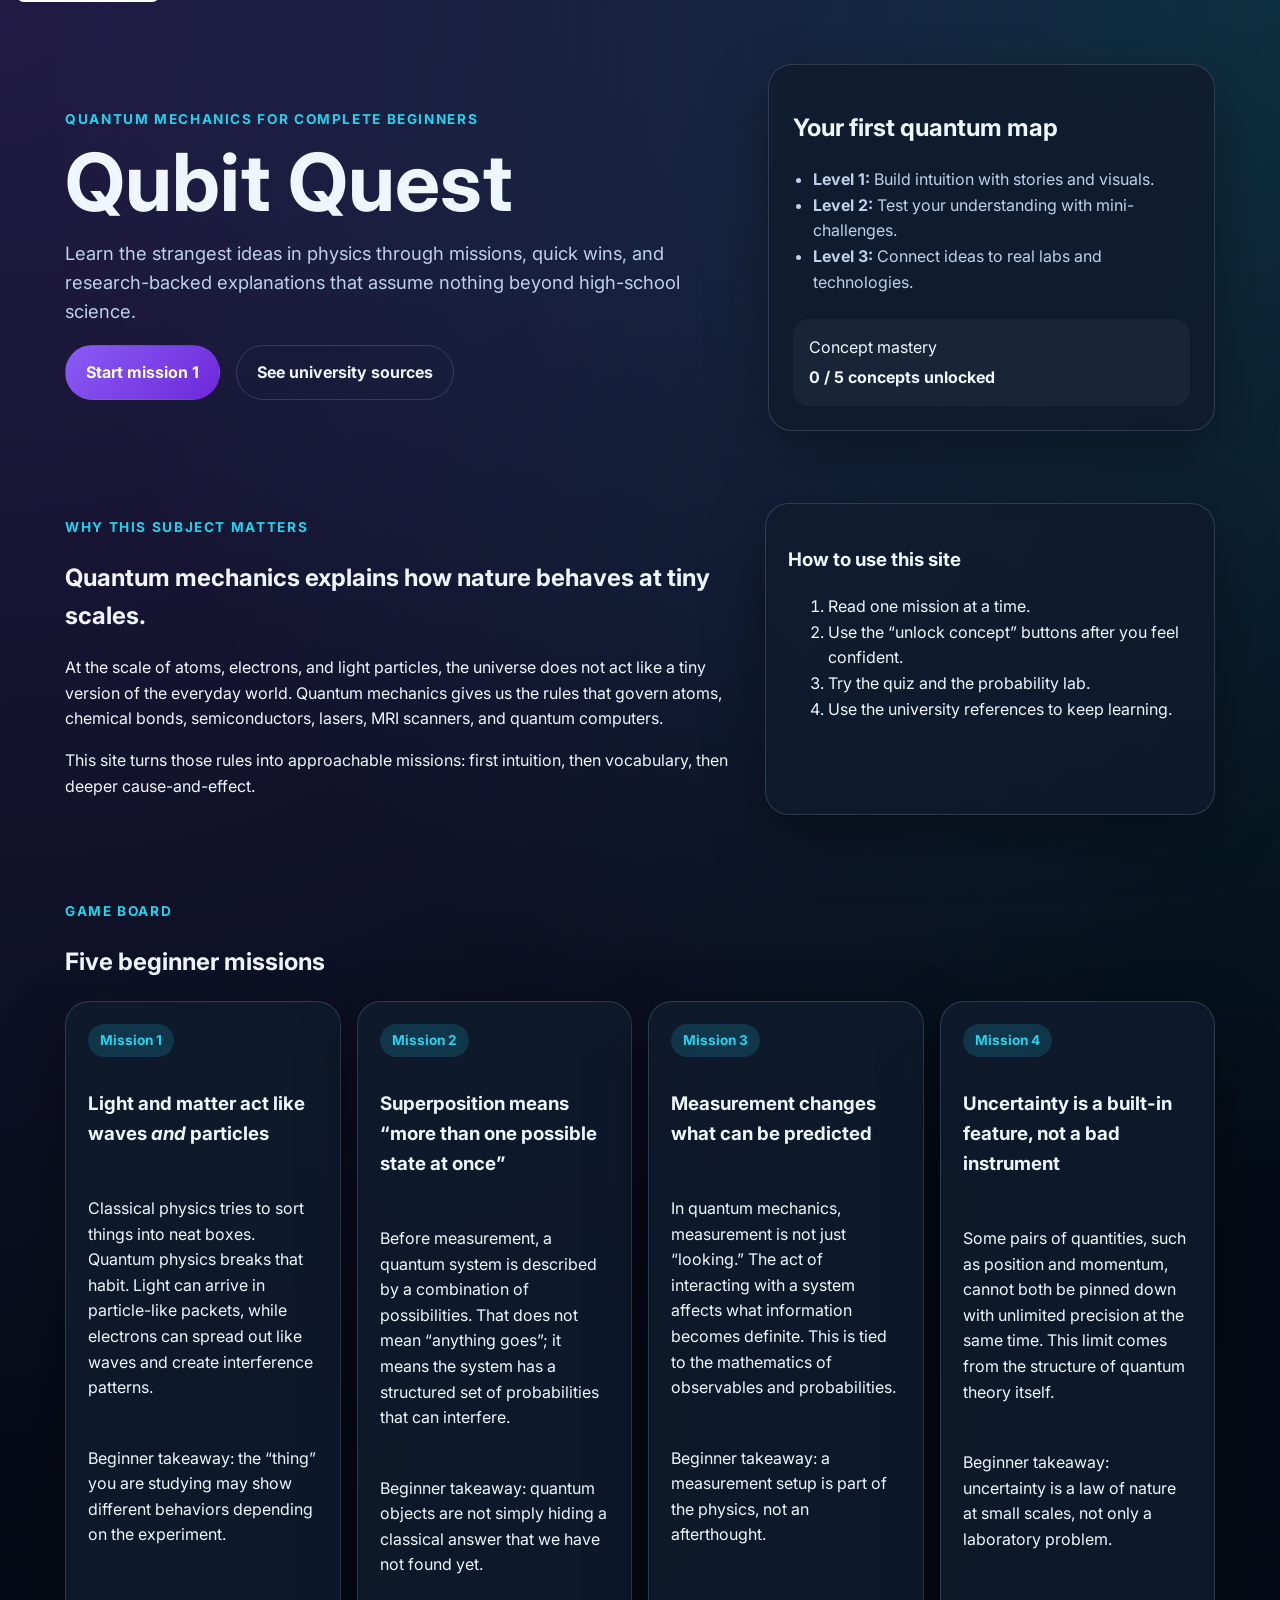
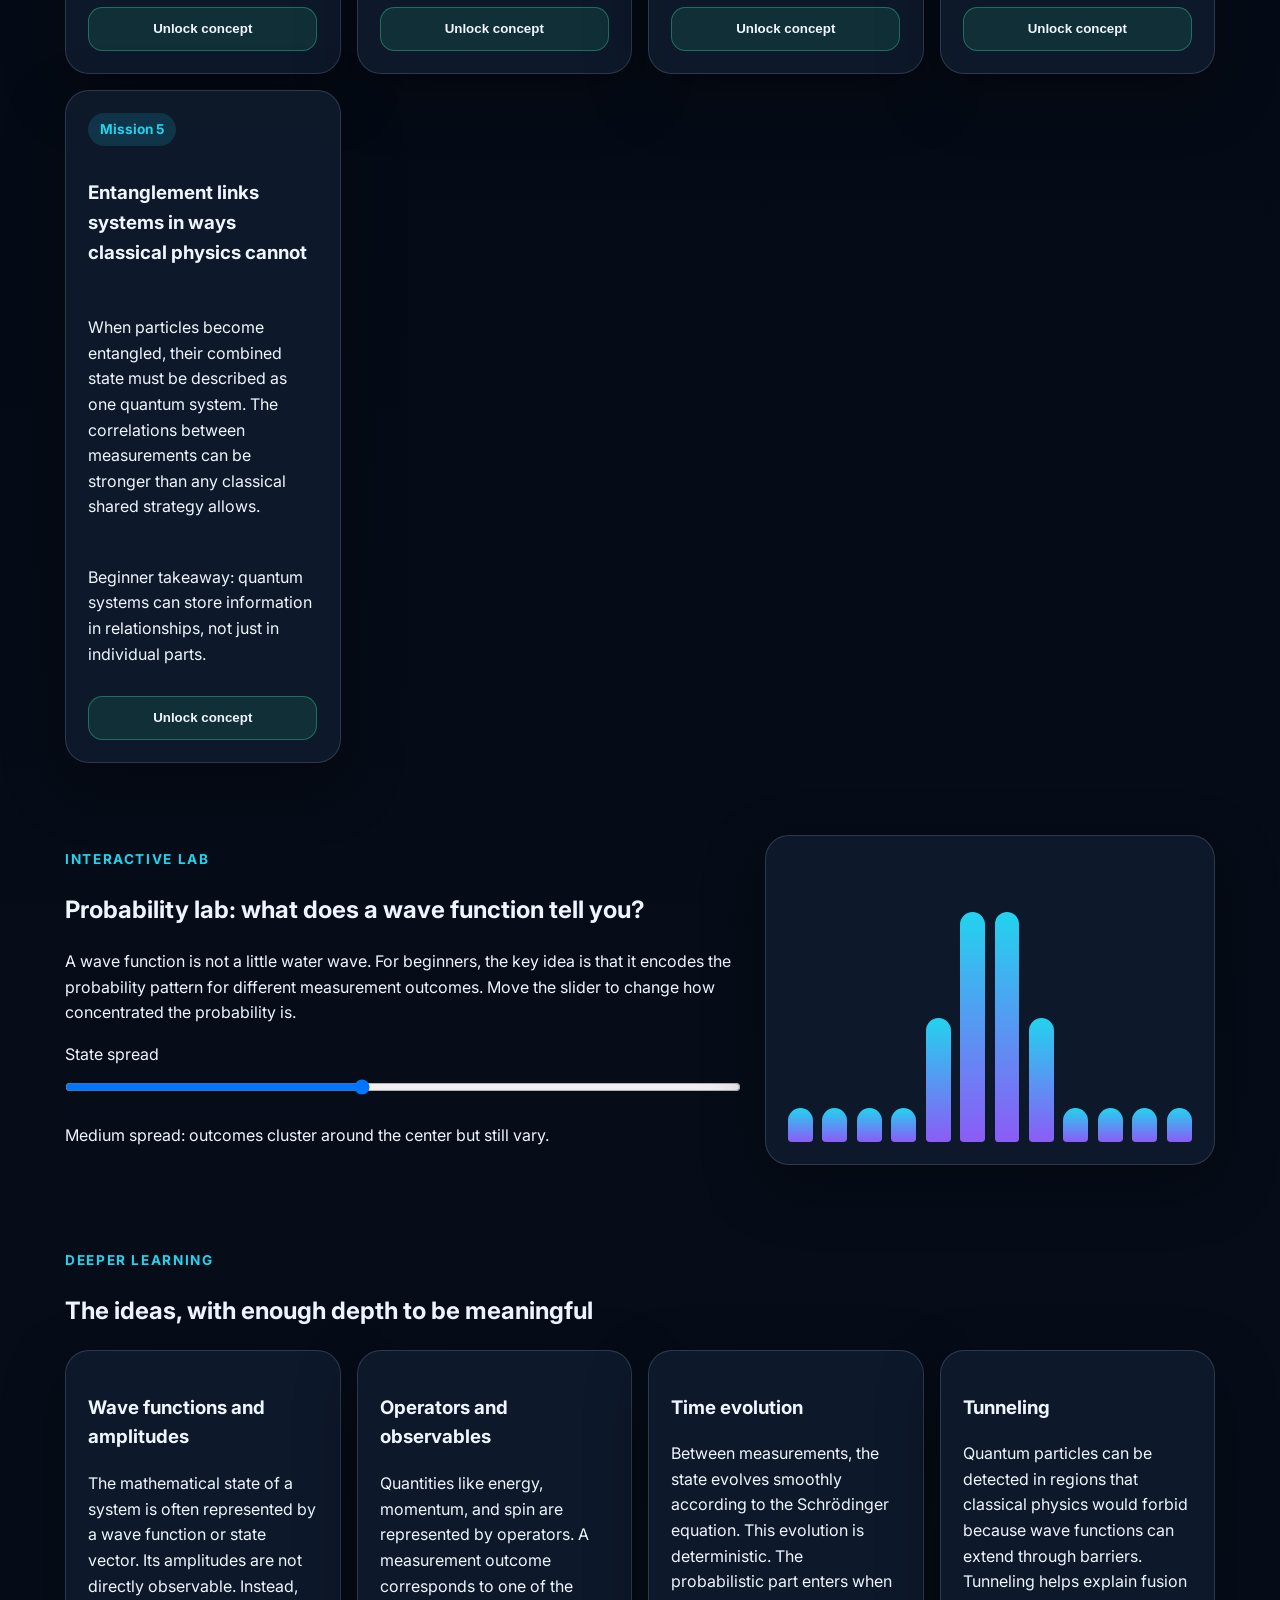
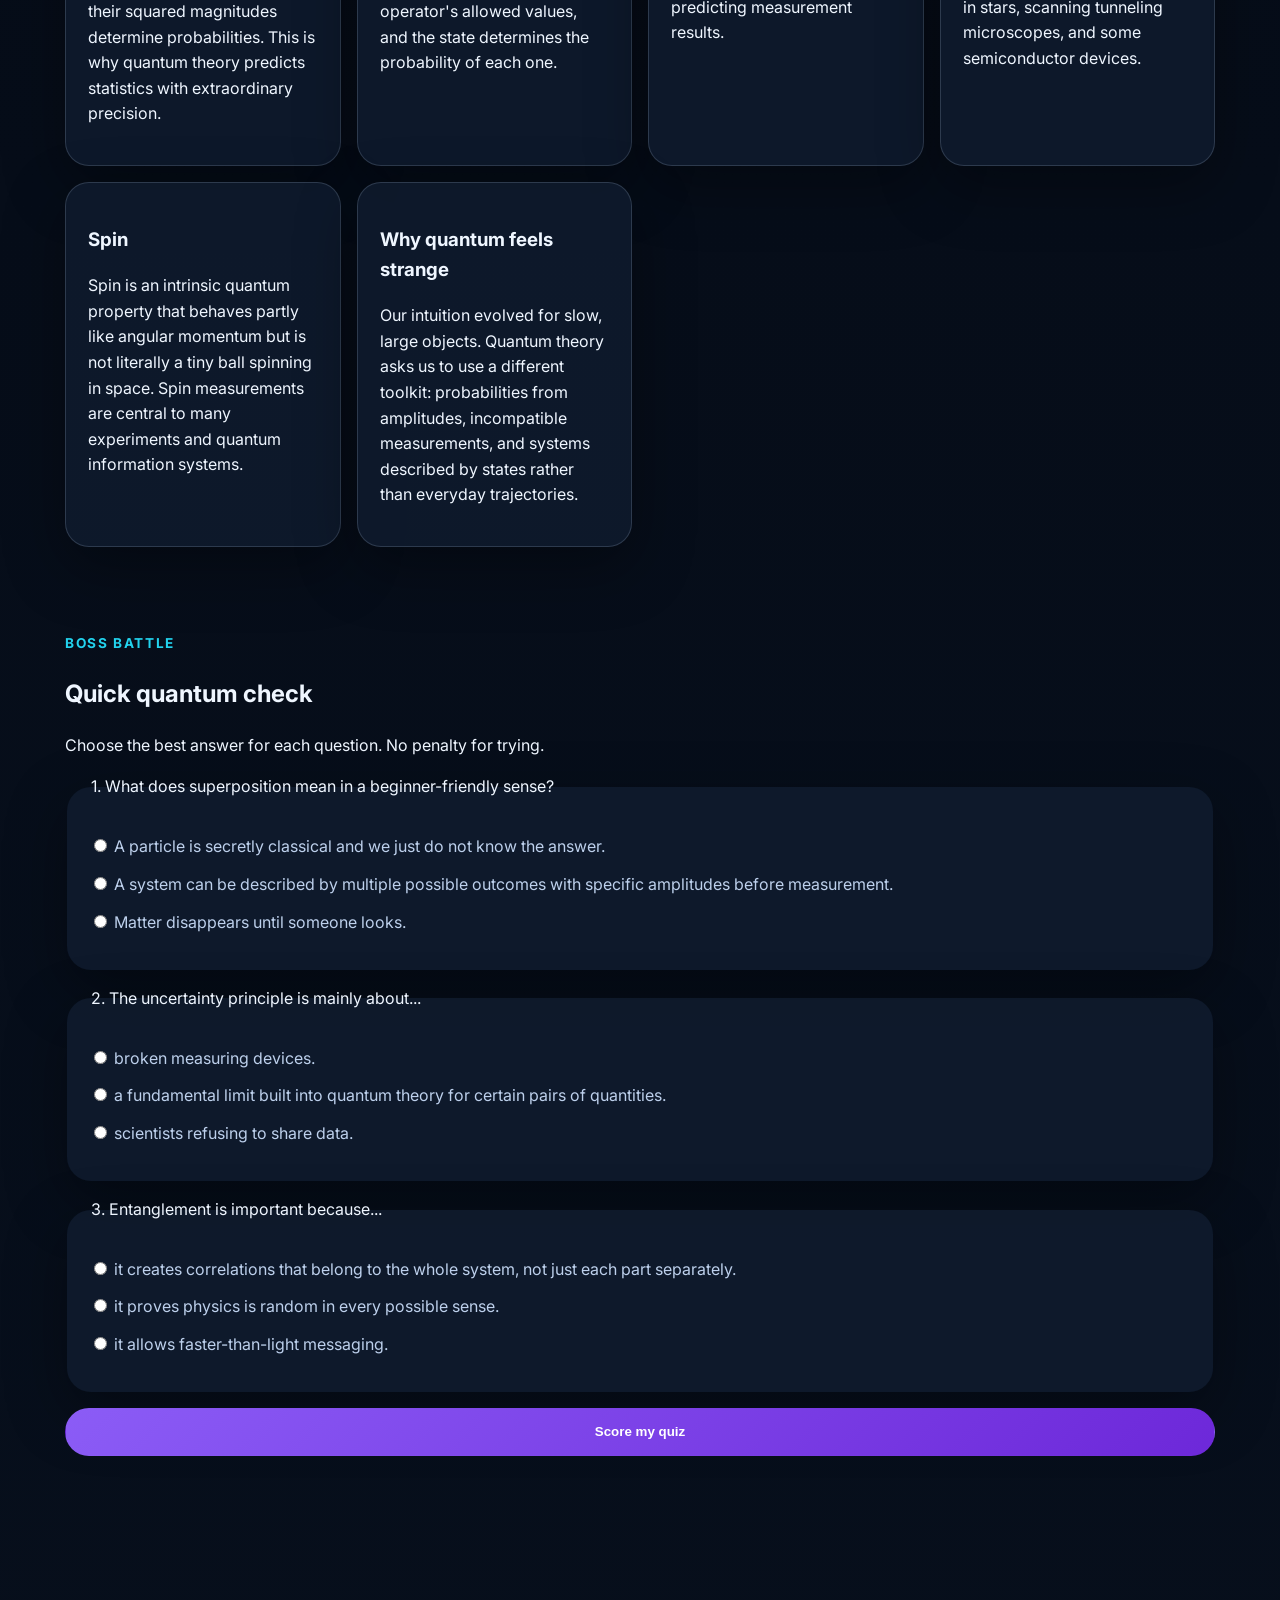
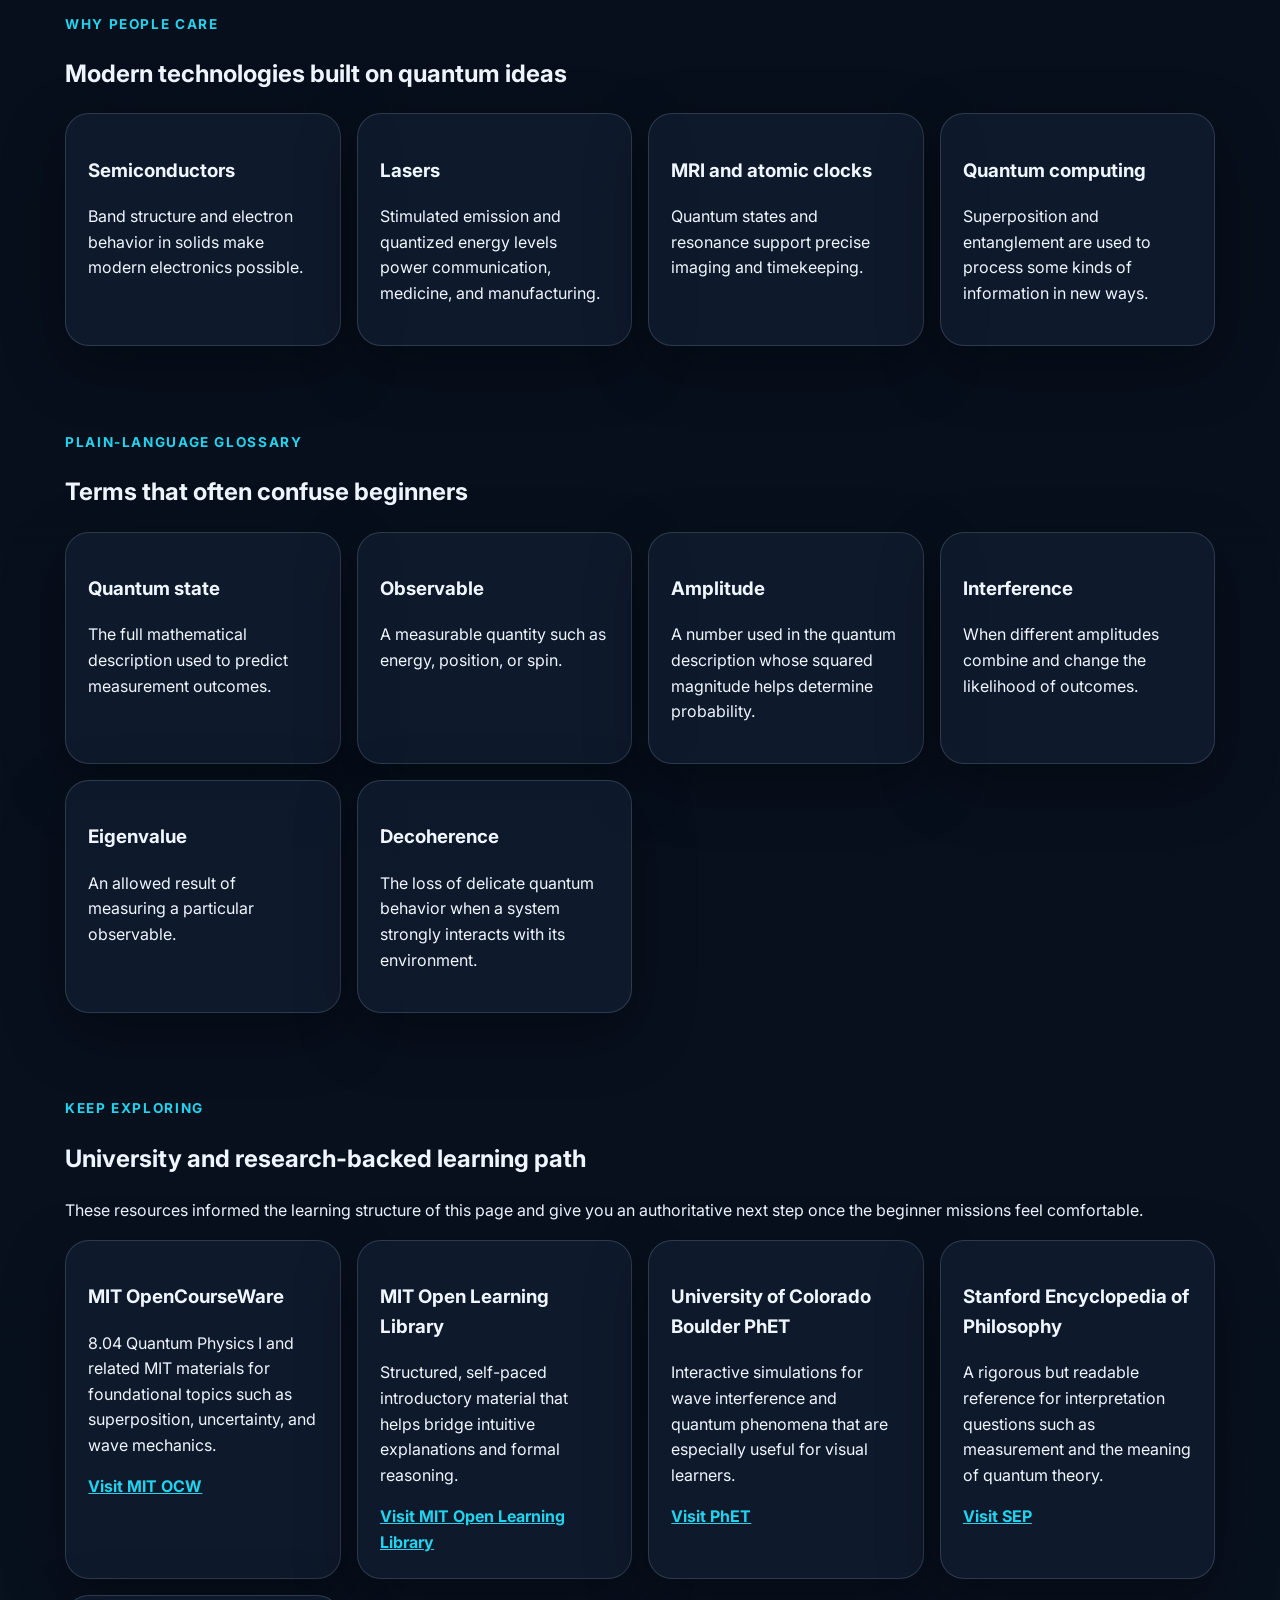
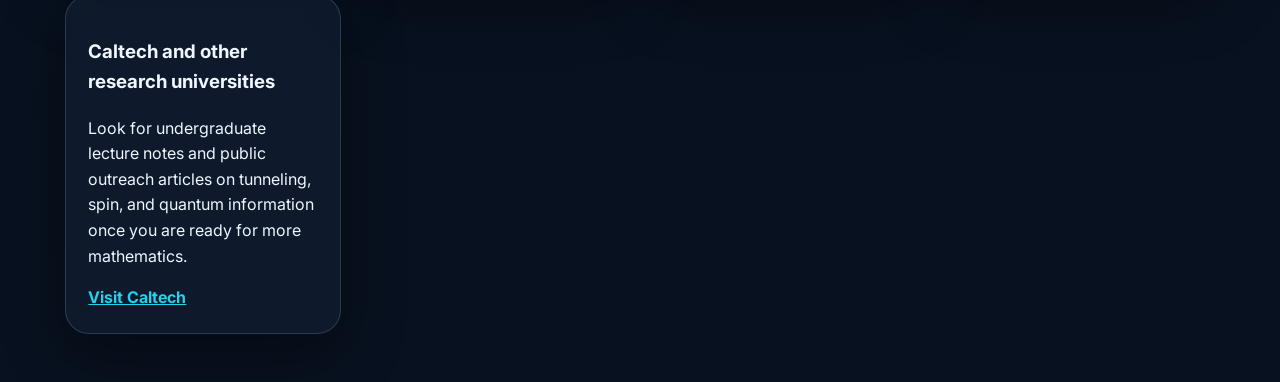
==== index.html @ 1d6def85 "Create gamified quantum mechanics learning site" ====
<!DOCTYPE html>
<html lang="en">
  <head>
    <meta charset="UTF-8" />
    <meta name="viewport" content="width=device-width, initial-scale=1.0" />
    <title>Qubit Quest | Learn Quantum Mechanics by Playing</title>
    <meta
      name="description"
      content="An accessible, beginner-friendly, gamified introduction to quantum mechanics built around university-backed learning resources."
    />
    <link rel="preconnect" href="https://fonts.googleapis.com" />
    <link rel="preconnect" href="https://fonts.gstatic.com" crossorigin />
    <link
      href="https://fonts.googleapis.com/css2?family=Inter:wght@400;500;600;700;800&display=swap"
      rel="stylesheet"
    />
    <link rel="stylesheet" href="styles.css" />
    <script defer src="script.js"></script>
  </head>
  <body>
    <a class="skip-link" href="#main-content">Skip to content</a>

    <header class="site-header">
      <div class="brand-block">
        <p class="eyebrow">Quantum mechanics for complete beginners</p>
        <h1>Qubit Quest</h1>
        <p class="hero-copy">
          Learn the strangest ideas in physics through missions, quick wins, and
          research-backed explanations that assume nothing beyond high-school science.
        </p>
        <div class="hero-actions">
          <a class="button primary" href="#missions">Start mission 1</a>
          <a class="button secondary" href="#references">See university sources</a>
        </div>
      </div>

      <section class="hero-panel" aria-labelledby="hero-panel-title">
        <h2 id="hero-panel-title">Your first quantum map</h2>
        <ul class="hero-list">
          <li><strong>Level 1:</strong> Build intuition with stories and visuals.</li>
          <li><strong>Level 2:</strong> Test your understanding with mini-challenges.</li>
          <li><strong>Level 3:</strong> Connect ideas to real labs and technologies.</li>
        </ul>
        <div class="score-card" aria-live="polite">
          <span>Concept mastery</span>
          <strong id="mastery-score">0 / 5 concepts unlocked</strong>
        </div>
      </section>
    </header>

    <main id="main-content">
      <section class="section intro-grid" aria-labelledby="why-quantum-title">
        <div>
          <p class="eyebrow">Why this subject matters</p>
          <h2 id="why-quantum-title">Quantum mechanics explains how nature behaves at tiny scales.</h2>
          <p>
            At the scale of atoms, electrons, and light particles, the universe does not act like a tiny version of the everyday world. Quantum mechanics gives us the rules that govern atoms, chemical bonds, semiconductors, lasers, MRI scanners, and quantum computers.
          </p>
          <p>
            This site turns those rules into approachable missions: first intuition, then vocabulary, then deeper cause-and-effect.
          </p>
        </div>
        <aside class="callout" aria-labelledby="approach-title">
          <h3 id="approach-title">How to use this site</h3>
          <ol>
            <li>Read one mission at a time.</li>
            <li>Use the “unlock concept” buttons after you feel confident.</li>
            <li>Try the quiz and the probability lab.</li>
            <li>Use the university references to keep learning.</li>
          </ol>
        </aside>
      </section>

      <section class="section" id="missions" aria-labelledby="missions-title">
        <p class="eyebrow">Game board</p>
        <h2 id="missions-title">Five beginner missions</h2>
        <div class="mission-grid">
          <article class="card mission-card">
            <div class="mission-badge">Mission 1</div>
            <h3>Light and matter act like waves <em>and</em> particles</h3>
            <p>
              Classical physics tries to sort things into neat boxes. Quantum physics breaks that habit. Light can arrive in particle-like packets, while electrons can spread out like waves and create interference patterns.
            </p>
            <p>
              Beginner takeaway: the “thing” you are studying may show different behaviors depending on the experiment.
            </p>
            <button class="unlock-btn" data-concept="Wave-particle duality">Unlock concept</button>
          </article>

          <article class="card mission-card">
            <div class="mission-badge">Mission 2</div>
            <h3>Superposition means “more than one possible state at once”</h3>
            <p>
              Before measurement, a quantum system is described by a combination of possibilities. That does not mean “anything goes”; it means the system has a structured set of probabilities that can interfere.
            </p>
            <p>
              Beginner takeaway: quantum objects are not simply hiding a classical answer that we have not found yet.
            </p>
            <button class="unlock-btn" data-concept="Superposition">Unlock concept</button>
          </article>

          <article class="card mission-card">
            <div class="mission-badge">Mission 3</div>
            <h3>Measurement changes what can be predicted</h3>
            <p>
              In quantum mechanics, measurement is not just “looking.” The act of interacting with a system affects what information becomes definite. This is tied to the mathematics of observables and probabilities.
            </p>
            <p>
              Beginner takeaway: a measurement setup is part of the physics, not an afterthought.
            </p>
            <button class="unlock-btn" data-concept="Measurement">Unlock concept</button>
          </article>

          <article class="card mission-card">
            <div class="mission-badge">Mission 4</div>
            <h3>Uncertainty is a built-in feature, not a bad instrument</h3>
            <p>
              Some pairs of quantities, such as position and momentum, cannot both be pinned down with unlimited precision at the same time. This limit comes from the structure of quantum theory itself.
            </p>
            <p>
              Beginner takeaway: uncertainty is a law of nature at small scales, not only a laboratory problem.
            </p>
            <button class="unlock-btn" data-concept="Uncertainty">Unlock concept</button>
          </article>

          <article class="card mission-card">
            <div class="mission-badge">Mission 5</div>
            <h3>Entanglement links systems in ways classical physics cannot</h3>
            <p>
              When particles become entangled, their combined state must be described as one quantum system. The correlations between measurements can be stronger than any classical shared strategy allows.
            </p>
            <p>
              Beginner takeaway: quantum systems can store information in relationships, not just in individual parts.
            </p>
            <button class="unlock-btn" data-concept="Entanglement">Unlock concept</button>
          </article>
        </div>
      </section>

      <section class="section lab-section" aria-labelledby="lab-title">
        <div>
          <p class="eyebrow">Interactive lab</p>
          <h2 id="lab-title">Probability lab: what does a wave function tell you?</h2>
          <p>
            A wave function is not a little water wave. For beginners, the key idea is that it encodes the probability pattern for different measurement outcomes. Move the slider to change how concentrated the probability is.
          </p>
          <label for="spread">State spread</label>
          <input id="spread" type="range" min="10" max="90" value="45" />
          <p id="spread-description">Medium spread: outcomes cluster around the center but still vary.</p>
        </div>
        <div class="distribution-card card" aria-live="polite">
          <div class="bars" id="bars"></div>
        </div>
      </section>

      <section class="section" aria-labelledby="deep-dive-title">
        <p class="eyebrow">Deeper learning</p>
        <h2 id="deep-dive-title">The ideas, with enough depth to be meaningful</h2>
        <div class="topic-grid">
          <article class="card topic-card">
            <h3>Wave functions and amplitudes</h3>
            <p>
              The mathematical state of a system is often represented by a wave function or state vector. Its amplitudes are not directly observable. Instead, their squared magnitudes determine probabilities. This is why quantum theory predicts statistics with extraordinary precision.
            </p>
          </article>
          <article class="card topic-card">
            <h3>Operators and observables</h3>
            <p>
              Quantities like energy, momentum, and spin are represented by operators. A measurement outcome corresponds to one of the operator's allowed values, and the state determines the probability of each one.
            </p>
          </article>
          <article class="card topic-card">
            <h3>Time evolution</h3>
            <p>
              Between measurements, the state evolves smoothly according to the Schrödinger equation. This evolution is deterministic. The probabilistic part enters when predicting measurement results.
            </p>
          </article>
          <article class="card topic-card">
            <h3>Tunneling</h3>
            <p>
              Quantum particles can be detected in regions that classical physics would forbid because wave functions can extend through barriers. Tunneling helps explain fusion in stars, scanning tunneling microscopes, and some semiconductor devices.
            </p>
          </article>
          <article class="card topic-card">
            <h3>Spin</h3>
            <p>
              Spin is an intrinsic quantum property that behaves partly like angular momentum but is not literally a tiny ball spinning in space. Spin measurements are central to many experiments and quantum information systems.
            </p>
          </article>
          <article class="card topic-card">
            <h3>Why quantum feels strange</h3>
            <p>
              Our intuition evolved for slow, large objects. Quantum theory asks us to use a different toolkit: probabilities from amplitudes, incompatible measurements, and systems described by states rather than everyday trajectories.
            </p>
          </article>
        </div>
      </section>

      <section class="section quiz-section" aria-labelledby="quiz-title">
        <div>
          <p class="eyebrow">Boss battle</p>
          <h2 id="quiz-title">Quick quantum check</h2>
          <p>Choose the best answer for each question. No penalty for trying.</p>
        </div>
        <form id="quiz-form" class="quiz-form">
          <fieldset class="card">
            <legend>1. What does superposition mean in a beginner-friendly sense?</legend>
            <label><input type="radio" name="q1" value="a" /> A particle is secretly classical and we just do not know the answer.</label>
            <label><input type="radio" name="q1" value="b" /> A system can be described by multiple possible outcomes with specific amplitudes before measurement.</label>
            <label><input type="radio" name="q1" value="c" /> Matter disappears until someone looks.</label>
          </fieldset>

          <fieldset class="card">
            <legend>2. The uncertainty principle is mainly about...</legend>
            <label><input type="radio" name="q2" value="a" /> broken measuring devices.</label>
            <label><input type="radio" name="q2" value="b" /> a fundamental limit built into quantum theory for certain pairs of quantities.</label>
            <label><input type="radio" name="q2" value="c" /> scientists refusing to share data.</label>
          </fieldset>

          <fieldset class="card">
            <legend>3. Entanglement is important because...</legend>
            <label><input type="radio" name="q3" value="a" /> it creates correlations that belong to the whole system, not just each part separately.</label>
            <label><input type="radio" name="q3" value="b" /> it proves physics is random in every possible sense.</label>
            <label><input type="radio" name="q3" value="c" /> it allows faster-than-light messaging.</label>
          </fieldset>

          <button class="button primary" type="submit">Score my quiz</button>
          <p id="quiz-result" class="quiz-result" aria-live="polite"></p>
        </form>
      </section>

      <section class="section" aria-labelledby="applications-title">
        <p class="eyebrow">Why people care</p>
        <h2 id="applications-title">Modern technologies built on quantum ideas</h2>
        <div class="applications-grid">
          <article class="card"><h3>Semiconductors</h3><p>Band structure and electron behavior in solids make modern electronics possible.</p></article>
          <article class="card"><h3>Lasers</h3><p>Stimulated emission and quantized energy levels power communication, medicine, and manufacturing.</p></article>
          <article class="card"><h3>MRI and atomic clocks</h3><p>Quantum states and resonance support precise imaging and timekeeping.</p></article>
          <article class="card"><h3>Quantum computing</h3><p>Superposition and entanglement are used to process some kinds of information in new ways.</p></article>
        </div>
      </section>

      <section class="section" aria-labelledby="glossary-title">
        <p class="eyebrow">Plain-language glossary</p>
        <h2 id="glossary-title">Terms that often confuse beginners</h2>
        <div class="glossary-grid">
          <article class="card"><h3>Quantum state</h3><p>The full mathematical description used to predict measurement outcomes.</p></article>
          <article class="card"><h3>Observable</h3><p>A measurable quantity such as energy, position, or spin.</p></article>
          <article class="card"><h3>Amplitude</h3><p>A number used in the quantum description whose squared magnitude helps determine probability.</p></article>
          <article class="card"><h3>Interference</h3><p>When different amplitudes combine and change the likelihood of outcomes.</p></article>
          <article class="card"><h3>Eigenvalue</h3><p>An allowed result of measuring a particular observable.</p></article>
          <article class="card"><h3>Decoherence</h3><p>The loss of delicate quantum behavior when a system strongly interacts with its environment.</p></article>
        </div>
      </section>

      <section class="section references-section" id="references" aria-labelledby="references-title">
        <p class="eyebrow">Keep exploring</p>
        <h2 id="references-title">University and research-backed learning path</h2>
        <p>
          These resources informed the learning structure of this page and give you an authoritative next step once the beginner missions feel comfortable.
        </p>
        <div class="reference-list">
          <article class="card">
            <h3>MIT OpenCourseWare</h3>
            <p>8.04 Quantum Physics I and related MIT materials for foundational topics such as superposition, uncertainty, and wave mechanics.</p>
            <a href="https://ocw.mit.edu/courses/8-04-quantum-physics-i-spring-2016/" target="_blank" rel="noreferrer">Visit MIT OCW</a>
          </article>
          <article class="card">
            <h3>MIT Open Learning Library</h3>
            <p>Structured, self-paced introductory material that helps bridge intuitive explanations and formal reasoning.</p>
            <a href="https://openlearninglibrary.mit.edu/" target="_blank" rel="noreferrer">Visit MIT Open Learning Library</a>
          </article>
          <article class="card">
            <h3>University of Colorado Boulder PhET</h3>
            <p>Interactive simulations for wave interference and quantum phenomena that are especially useful for visual learners.</p>
            <a href="https://phet.colorado.edu/" target="_blank" rel="noreferrer">Visit PhET</a>
          </article>
          <article class="card">
            <h3>Stanford Encyclopedia of Philosophy</h3>
            <p>A rigorous but readable reference for interpretation questions such as measurement and the meaning of quantum theory.</p>
            <a href="https://plato.stanford.edu/entries/qm/" target="_blank" rel="noreferrer">Visit SEP</a>
          </article>
          <article class="card">
            <h3>Caltech and other research universities</h3>
            <p>Look for undergraduate lecture notes and public outreach articles on tunneling, spin, and quantum information once you are ready for more mathematics.</p>
            <a href="https://www.caltech.edu/" target="_blank" rel="noreferrer">Visit Caltech</a>
          </article>
        </div>
      </section>
    </main>
  </body>
</html>
---- styles.css ----
:root {
  --bg: #08111f;
  --bg-alt: #101b2e;
  --panel: rgba(16, 27, 46, 0.86);
  --card: rgba(10, 22, 40, 0.92);
  --text: #eff6ff;
  --muted: #bdd0ec;
  --accent: #8b5cf6;
  --accent-2: #22d3ee;
  --success: #34d399;
  --border: rgba(189, 208, 236, 0.18);
  --shadow: 0 20px 60px rgba(0, 0, 0, 0.35);
}

* {
  box-sizing: border-box;
}

html {
  scroll-behavior: smooth;
}

body {
  margin: 0;
  font-family: 'Inter', system-ui, sans-serif;
  background:
    radial-gradient(circle at top left, rgba(139, 92, 246, 0.22), transparent 22%),
    radial-gradient(circle at top right, rgba(34, 211, 238, 0.18), transparent 18%),
    linear-gradient(180deg, #040913 0%, #08111f 100%);
  color: var(--text);
  line-height: 1.6;
}

.skip-link {
  position: absolute;
  left: 1rem;
  top: -3rem;
  background: #fff;
  color: #000;
  padding: 0.75rem 1rem;
  border-radius: 0.5rem;
}

.skip-link:focus {
  top: 1rem;
}

.site-header,
.section {
  width: min(1150px, calc(100% - 2rem));
  margin: 0 auto;
}

.site-header {
  display: grid;
  grid-template-columns: 1.5fr 1fr;
  gap: 2rem;
  align-items: center;
  padding: 4rem 0 3rem;
}

.brand-block h1 {
  margin: 0;
  font-size: clamp(2.75rem, 7vw, 5rem);
  line-height: 0.95;
}

.eyebrow {
  text-transform: uppercase;
  letter-spacing: 0.12em;
  color: var(--accent-2);
  font-size: 0.85rem;
  font-weight: 700;
}

.hero-copy {
  max-width: 60ch;
  font-size: 1.15rem;
  color: var(--muted);
}

.hero-actions,
.button {
  display: inline-flex;
  gap: 1rem;
  flex-wrap: wrap;
}

.button {
  align-items: center;
  justify-content: center;
  min-height: 48px;
  padding: 0.85rem 1.25rem;
  border-radius: 999px;
  text-decoration: none;
  font-weight: 700;
  border: 1px solid transparent;
  cursor: pointer;
}

.primary {
  background: linear-gradient(135deg, var(--accent), #6d28d9);
  color: white;
}

.secondary {
  background: transparent;
  color: var(--text);
  border-color: var(--border);
}

.hero-panel,
.card,
.callout {
  background: var(--panel);
  border: 1px solid var(--border);
  border-radius: 1.5rem;
  box-shadow: var(--shadow);
}

.hero-panel {
  padding: 1.5rem;
}

.hero-list {
  padding-left: 1.25rem;
  color: var(--muted);
}

.score-card {
  display: grid;
  gap: 0.25rem;
  margin-top: 1.5rem;
  padding: 1rem;
  border-radius: 1rem;
  background: rgba(255, 255, 255, 0.04);
}

.section {
  padding: 1.5rem 0 3rem;
}

.intro-grid,
.lab-section {
  display: grid;
  grid-template-columns: 1.2fr 0.8fr;
  gap: 1.5rem;
}

.callout,
.card {
  padding: 1.4rem;
}

.mission-grid,
.topic-grid,
.applications-grid,
.glossary-grid,
.reference-list {
  display: grid;
  grid-template-columns: repeat(auto-fit, minmax(230px, 1fr));
  gap: 1rem;
}

.mission-card {
  display: flex;
  flex-direction: column;
  gap: 0.8rem;
}

.mission-badge {
  align-self: flex-start;
  padding: 0.35rem 0.75rem;
  border-radius: 999px;
  background: rgba(34, 211, 238, 0.15);
  color: var(--accent-2);
  font-weight: 700;
  font-size: 0.85rem;
}

.unlock-btn {
  margin-top: auto;
  min-height: 44px;
  border-radius: 0.9rem;
  border: 1px solid rgba(52, 211, 153, 0.4);
  background: rgba(52, 211, 153, 0.12);
  color: var(--text);
  font-weight: 700;
  cursor: pointer;
}

.unlock-btn.unlocked {
  background: rgba(52, 211, 153, 0.28);
  border-color: var(--success);
}

.distribution-card {
  display: flex;
  align-items: end;
  min-height: 280px;
}

.bars {
  display: grid;
  grid-template-columns: repeat(12, 1fr);
  align-items: end;
  gap: 0.6rem;
  width: 100%;
  height: 100%;
}

.bar {
  background: linear-gradient(180deg, var(--accent-2), var(--accent));
  border-radius: 1rem 1rem 0.3rem 0.3rem;
  min-height: 10%;
}

.quiz-form {
  display: grid;
  gap: 1rem;
}

.quiz-form fieldset {
  border: none;
}

.quiz-form label {
  display: block;
  margin: 0.75rem 0;
  color: var(--muted);
}

.quiz-result {
  font-weight: 700;
  min-height: 1.5rem;
}

.references-section a {
  color: var(--accent-2);
  font-weight: 700;
}

input[type='range'] {
  width: 100%;
  margin: 0.75rem 0;
}

button:focus-visible,
input:focus-visible,
a:focus-visible {
  outline: 3px solid #fff;
  outline-offset: 3px;
}

@media (max-width: 900px) {
  .site-header,
  .intro-grid,
  .lab-section {
    grid-template-columns: 1fr;
  }
}

@media (max-width: 640px) {
  .site-header {
    padding-top: 2rem;
  }

  .button {
    width: 100%;
  }
}
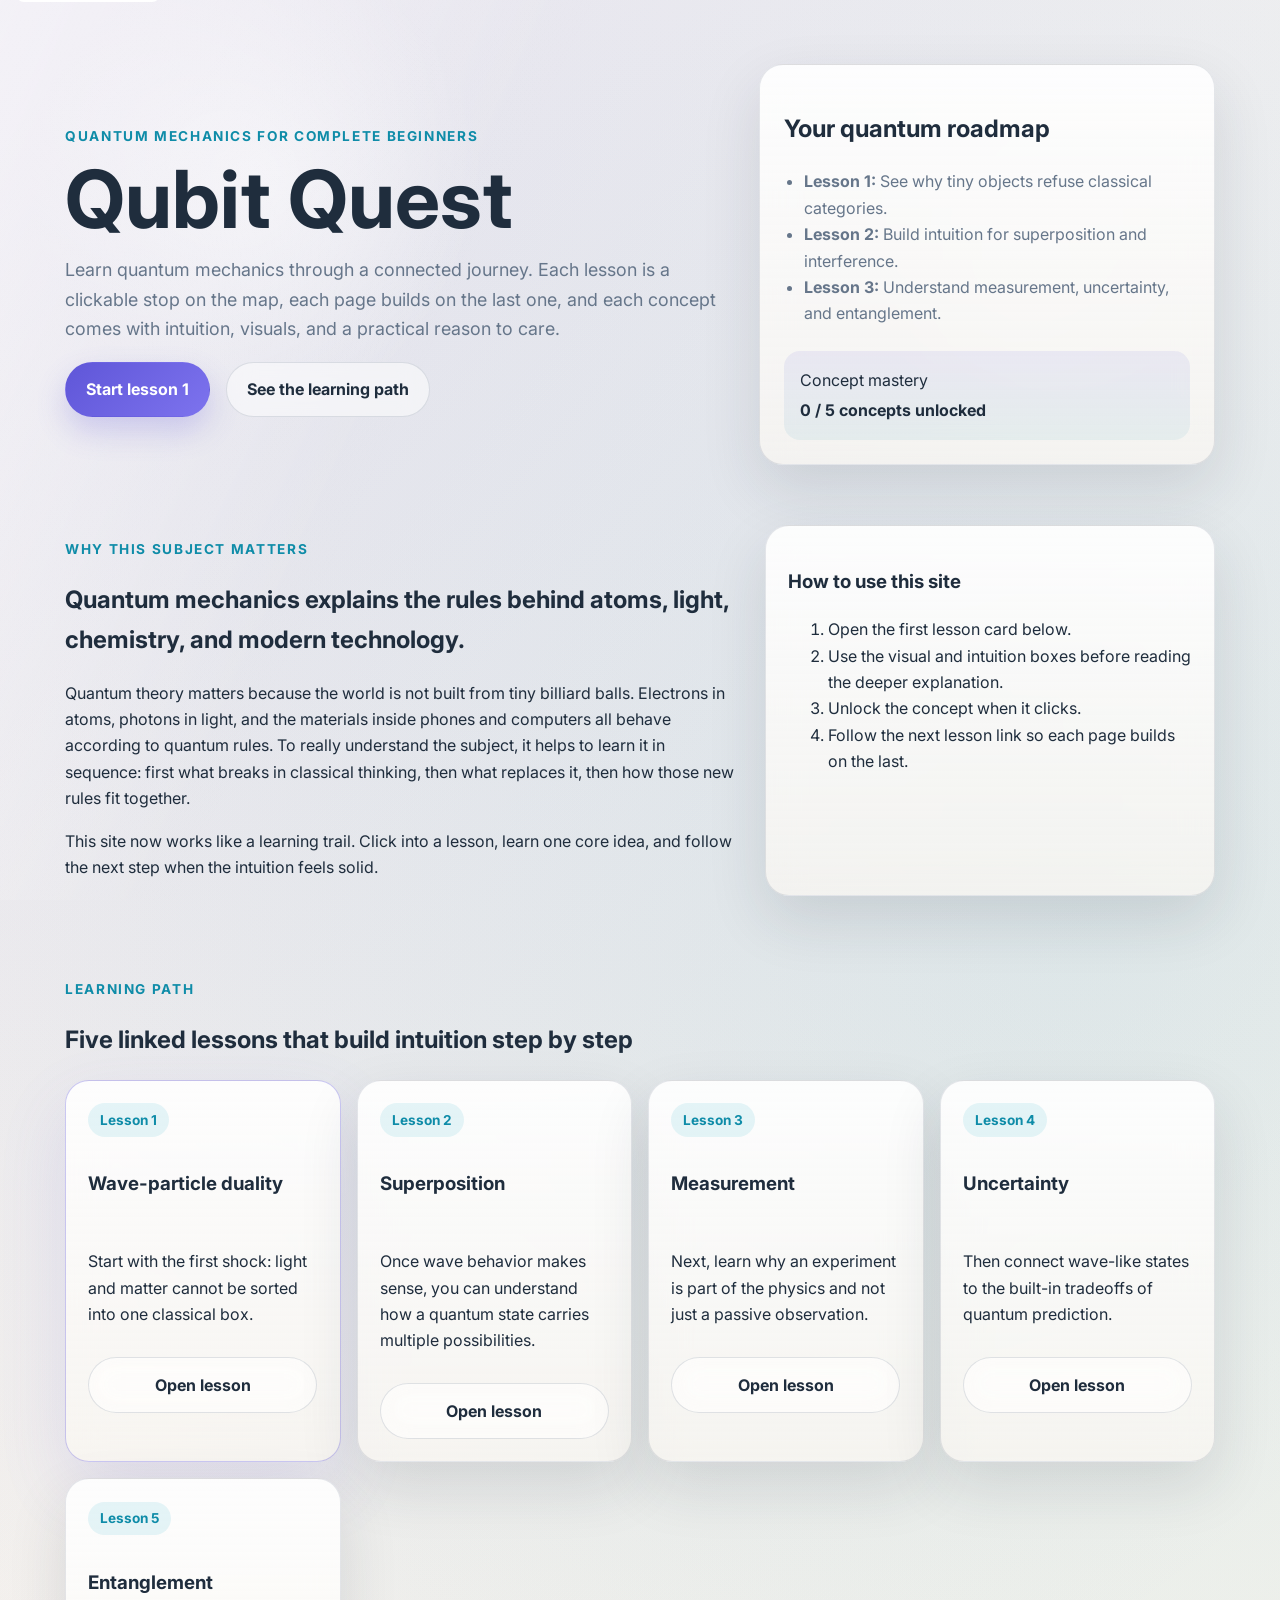
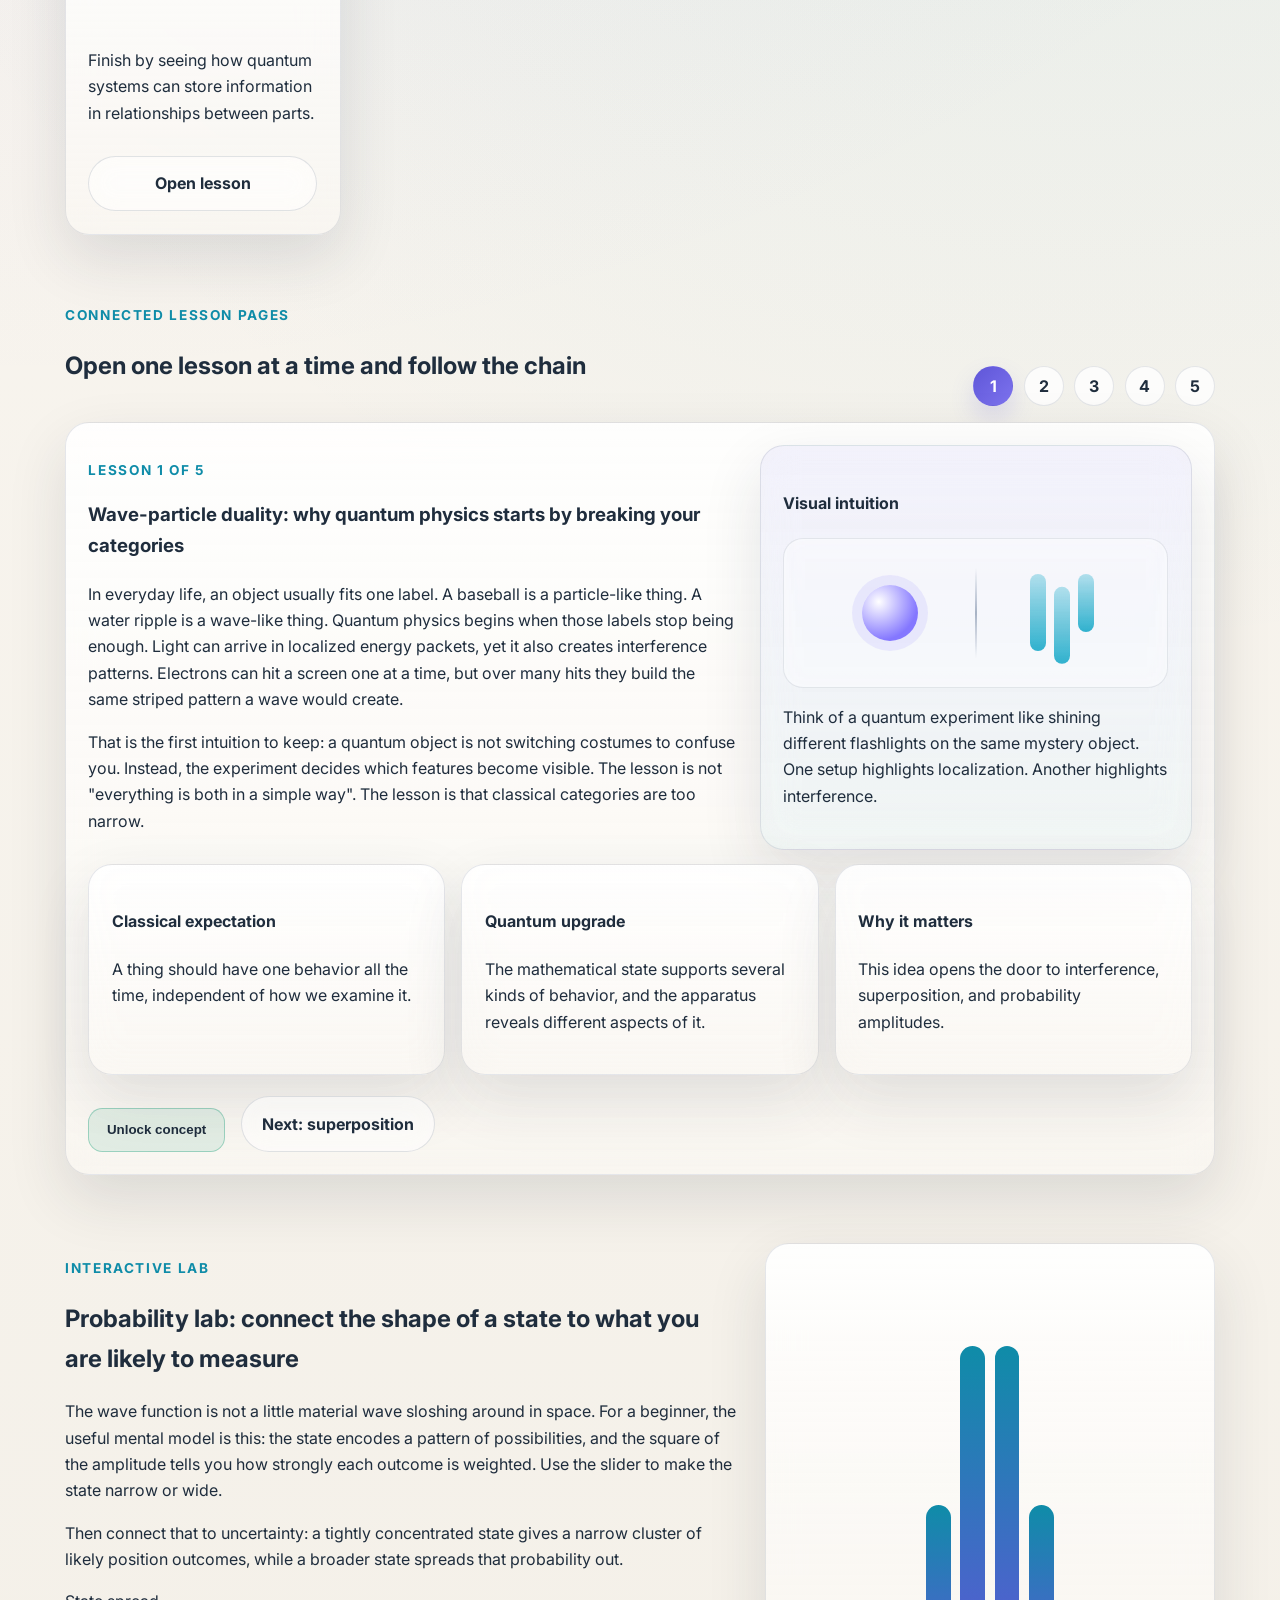
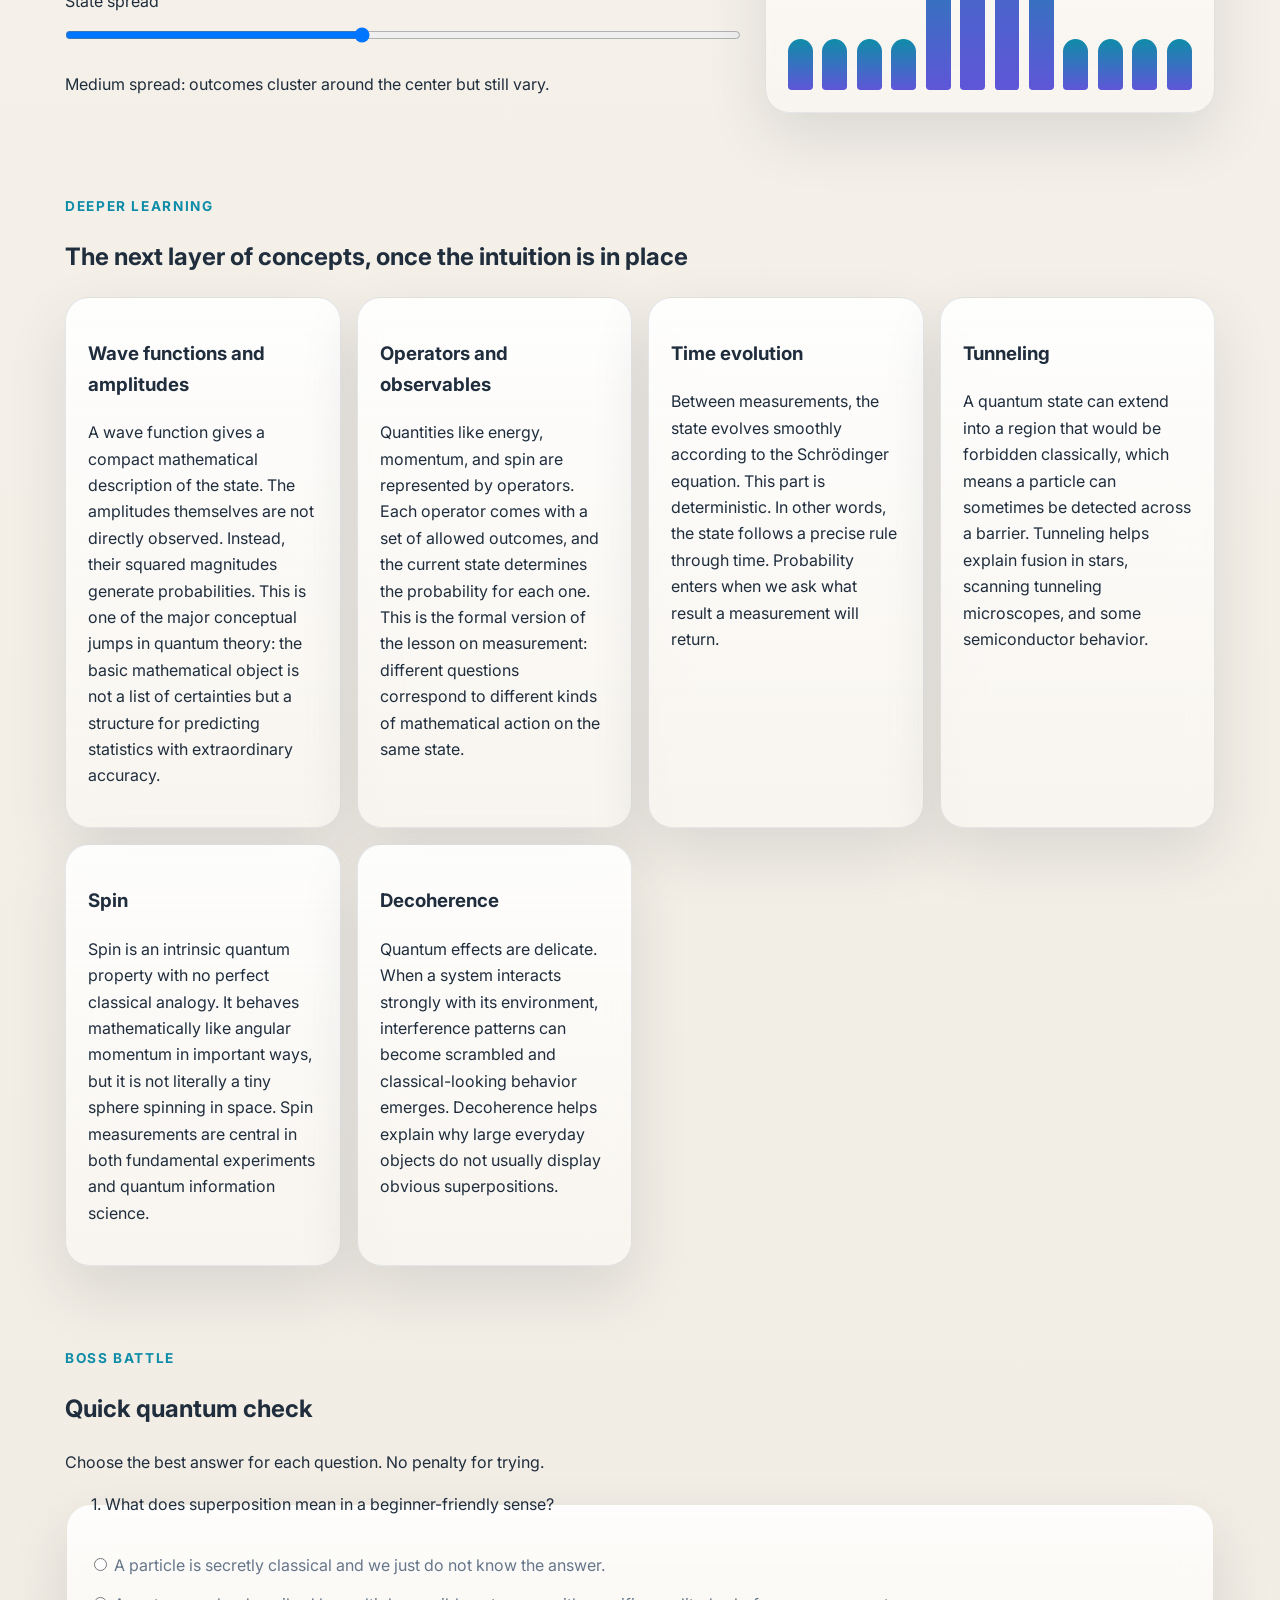
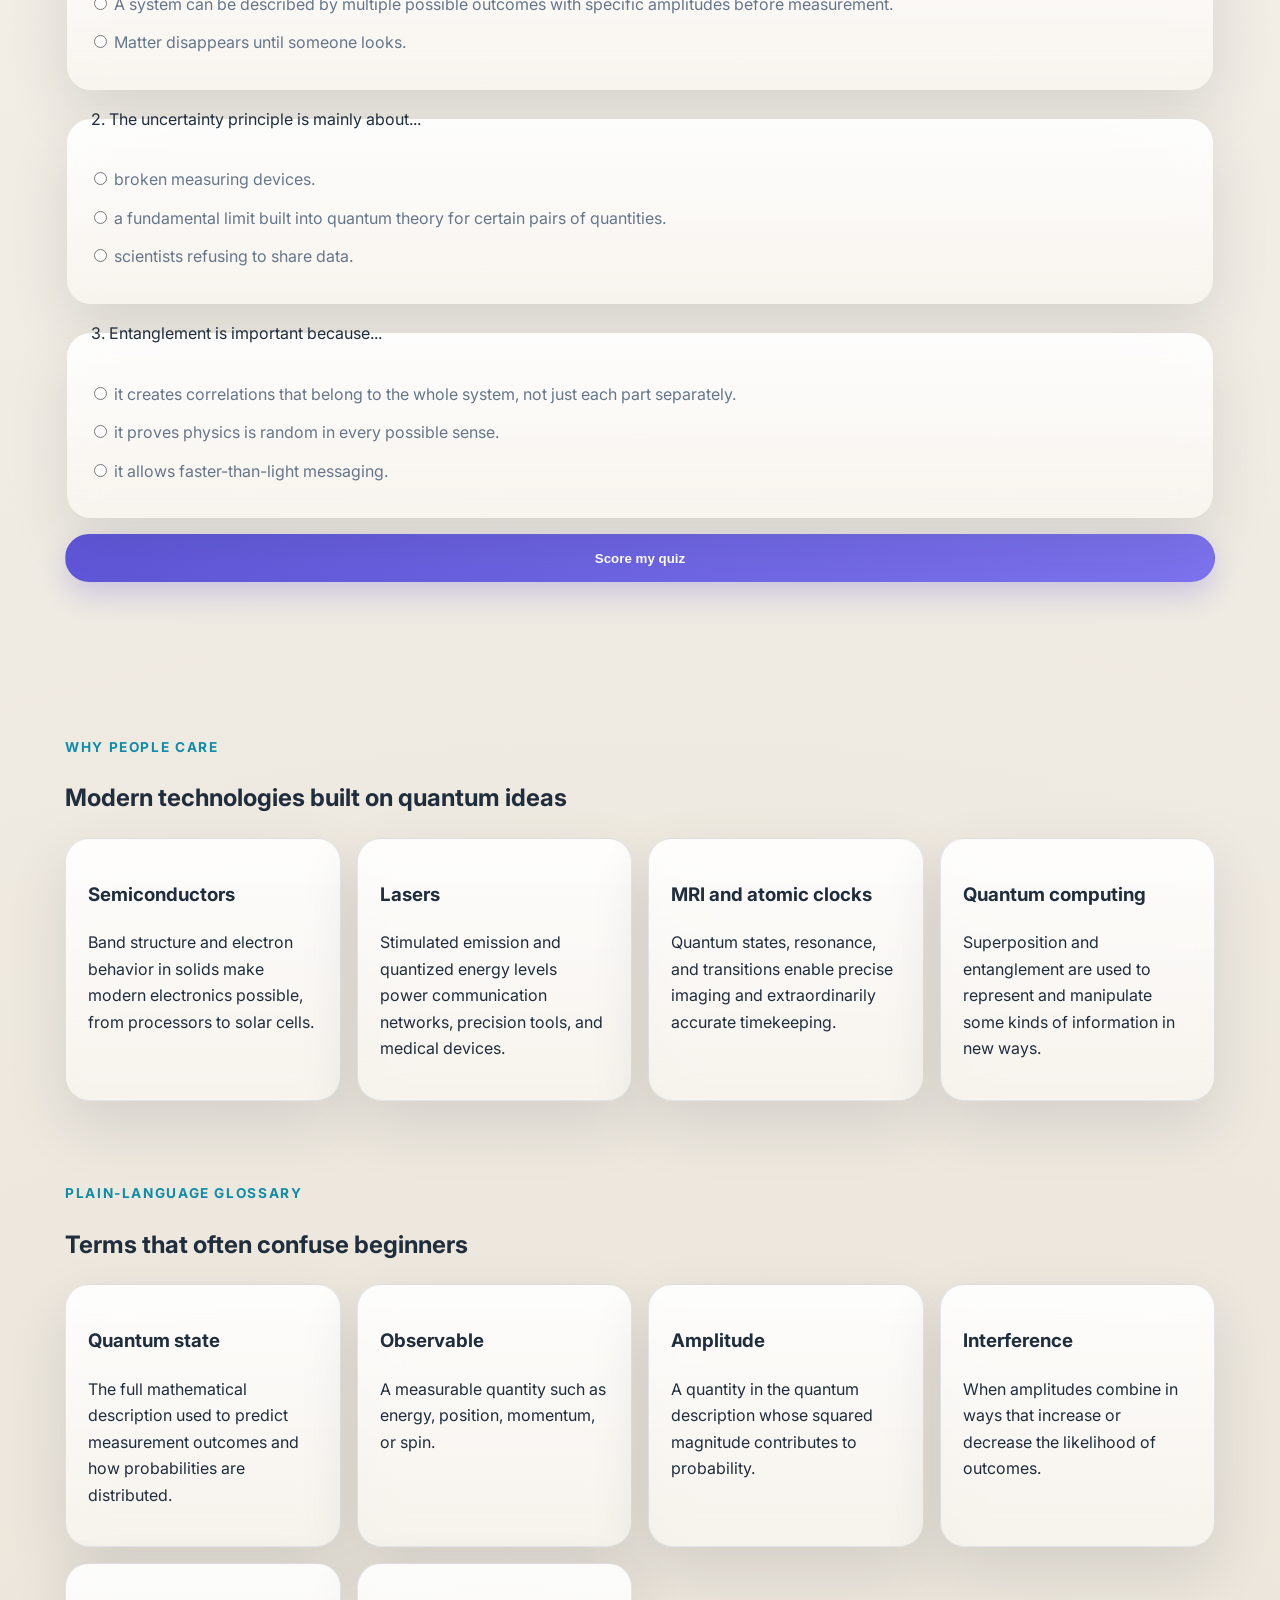
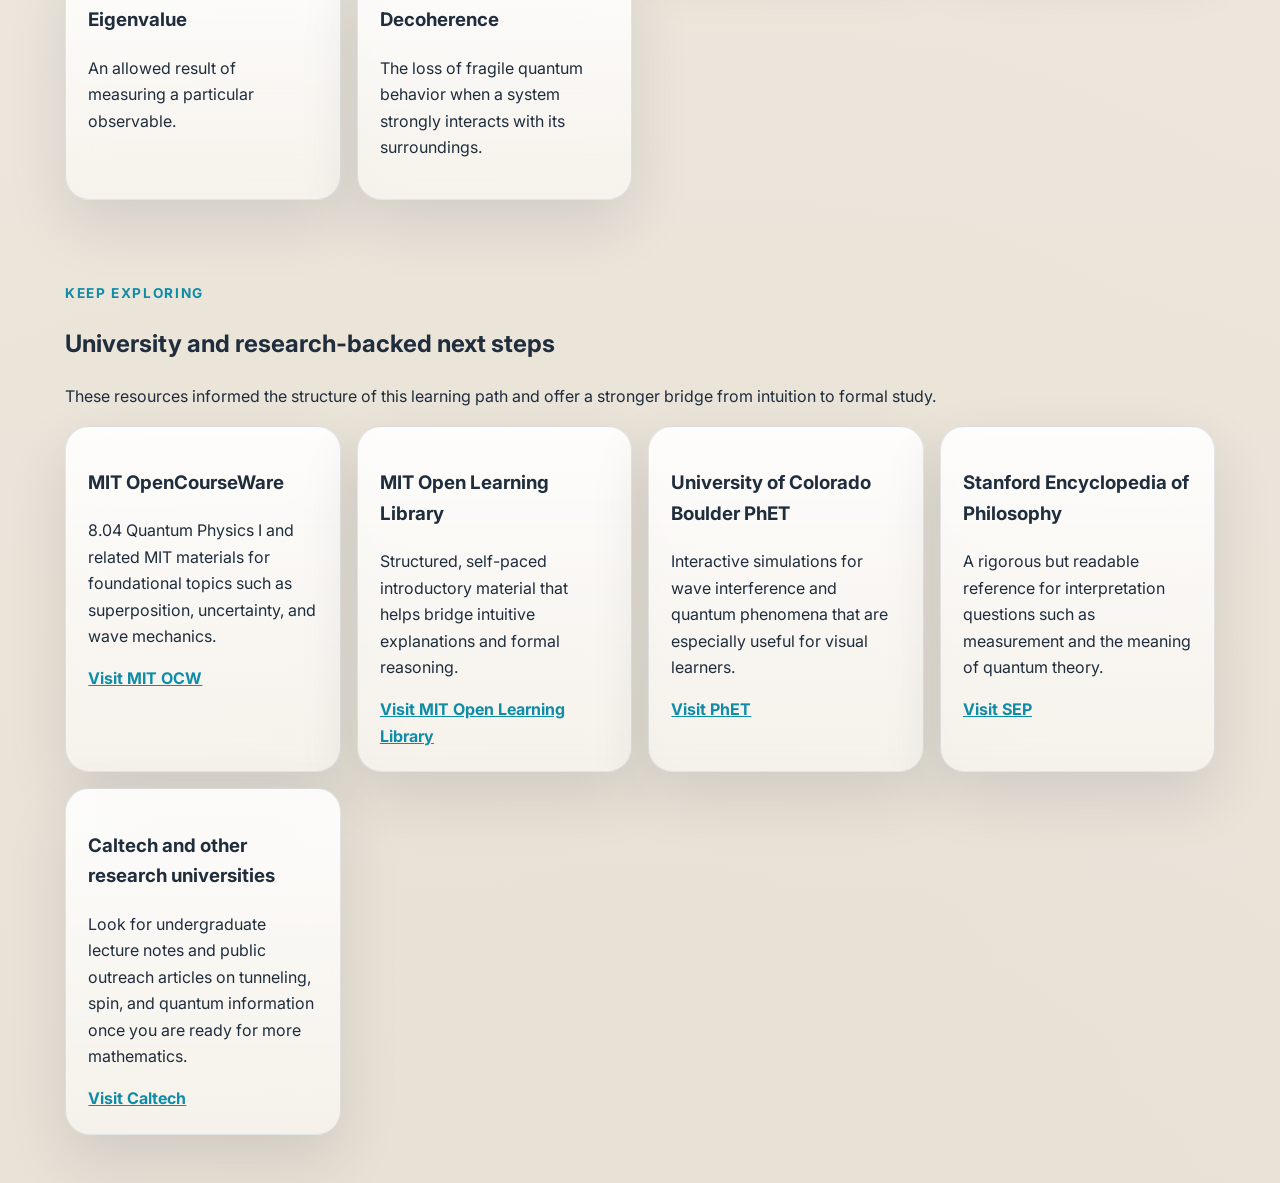
==== commit f1dfbcc1: "Polish site background styling" ====
--- a/index.html
+++ b/index.html
@@ -6,7 +6,7 @@
     <title>Qubit Quest | Learn Quantum Mechanics by Playing</title>
     <meta
       name="description"
-      content="An accessible, beginner-friendly, gamified introduction to quantum mechanics built around university-backed learning resources."
+      content="An accessible, beginner-friendly, interactive introduction to quantum mechanics with connected lessons, visuals, and intuition-building explanations."
     />
     <link rel="preconnect" href="https://fonts.googleapis.com" />
     <link rel="preconnect" href="https://fonts.gstatic.com" crossorigin />
@@ -25,21 +25,22 @@
         <p class="eyebrow">Quantum mechanics for complete beginners</p>
         <h1>Qubit Quest</h1>
         <p class="hero-copy">
-          Learn the strangest ideas in physics through missions, quick wins, and
-          research-backed explanations that assume nothing beyond high-school science.
+          Learn quantum mechanics through a connected journey. Each lesson is a
+          clickable stop on the map, each page builds on the last one, and each
+          concept comes with intuition, visuals, and a practical reason to care.
         </p>
         <div class="hero-actions">
-          <a class="button primary" href="#missions">Start mission 1</a>
-          <a class="button secondary" href="#references">See university sources</a>
+          <a class="button primary" href="#lesson-wave-particle">Start lesson 1</a>
+          <a class="button secondary" href="#pathways">See the learning path</a>
         </div>
       </div>
 
       <section class="hero-panel" aria-labelledby="hero-panel-title">
-        <h2 id="hero-panel-title">Your first quantum map</h2>
+        <h2 id="hero-panel-title">Your quantum roadmap</h2>
         <ul class="hero-list">
-          <li><strong>Level 1:</strong> Build intuition with stories and visuals.</li>
-          <li><strong>Level 2:</strong> Test your understanding with mini-challenges.</li>
-          <li><strong>Level 3:</strong> Connect ideas to real labs and technologies.</li>
+          <li><strong>Lesson 1:</strong> See why tiny objects refuse classical categories.</li>
+          <li><strong>Lesson 2:</strong> Build intuition for superposition and interference.</li>
+          <li><strong>Lesson 3:</strong> Understand measurement, uncertainty, and entanglement.</li>
         </ul>
         <div class="score-card" aria-live="polite">
           <span>Concept mastery</span>
@@ -52,97 +53,356 @@
       <section class="section intro-grid" aria-labelledby="why-quantum-title">
         <div>
           <p class="eyebrow">Why this subject matters</p>
-          <h2 id="why-quantum-title">Quantum mechanics explains how nature behaves at tiny scales.</h2>
+          <h2 id="why-quantum-title">Quantum mechanics explains the rules behind atoms, light, chemistry, and modern technology.</h2>
           <p>
-            At the scale of atoms, electrons, and light particles, the universe does not act like a tiny version of the everyday world. Quantum mechanics gives us the rules that govern atoms, chemical bonds, semiconductors, lasers, MRI scanners, and quantum computers.
+            Quantum theory matters because the world is not built from tiny billiard balls.
+            Electrons in atoms, photons in light, and the materials inside phones and
+            computers all behave according to quantum rules. To really understand the
+            subject, it helps to learn it in sequence: first what breaks in classical
+            thinking, then what replaces it, then how those new rules fit together.
           </p>
           <p>
-            This site turns those rules into approachable missions: first intuition, then vocabulary, then deeper cause-and-effect.
+            This site now works like a learning trail. Click into a lesson, learn one core
+            idea, and follow the next step when the intuition feels solid.
           </p>
         </div>
         <aside class="callout" aria-labelledby="approach-title">
           <h3 id="approach-title">How to use this site</h3>
           <ol>
-            <li>Read one mission at a time.</li>
-            <li>Use the “unlock concept” buttons after you feel confident.</li>
-            <li>Try the quiz and the probability lab.</li>
-            <li>Use the university references to keep learning.</li>
+            <li>Open the first lesson card below.</li>
+            <li>Use the visual and intuition boxes before reading the deeper explanation.</li>
+            <li>Unlock the concept when it clicks.</li>
+            <li>Follow the next lesson link so each page builds on the last.</li>
           </ol>
         </aside>
       </section>
 
-      <section class="section" id="missions" aria-labelledby="missions-title">
-        <p class="eyebrow">Game board</p>
-        <h2 id="missions-title">Five beginner missions</h2>
-        <div class="mission-grid">
-          <article class="card mission-card">
-            <div class="mission-badge">Mission 1</div>
-            <h3>Light and matter act like waves <em>and</em> particles</h3>
-            <p>
-              Classical physics tries to sort things into neat boxes. Quantum physics breaks that habit. Light can arrive in particle-like packets, while electrons can spread out like waves and create interference patterns.
-            </p>
-            <p>
-              Beginner takeaway: the “thing” you are studying may show different behaviors depending on the experiment.
-            </p>
+      <section class="section" id="pathways" aria-labelledby="pathways-title">
+        <p class="eyebrow">Learning path</p>
+        <h2 id="pathways-title">Five linked lessons that build intuition step by step</h2>
+        <div class="mission-grid pathway-grid">
+          <article class="card mission-card pathway-card current">
+            <div class="mission-badge">Lesson 1</div>
+            <h3>Wave-particle duality</h3>
+            <p>Start with the first shock: light and matter cannot be sorted into one classical box.</p>
+            <a class="button lesson-link" href="#lesson-wave-particle">Open lesson</a>
+          </article>
+
+          <article class="card mission-card pathway-card">
+            <div class="mission-badge">Lesson 2</div>
+            <h3>Superposition</h3>
+            <p>Once wave behavior makes sense, you can understand how a quantum state carries multiple possibilities.</p>
+            <a class="button lesson-link" href="#lesson-superposition">Open lesson</a>
+          </article>
+
+          <article class="card mission-card pathway-card">
+            <div class="mission-badge">Lesson 3</div>
+            <h3>Measurement</h3>
+            <p>Next, learn why an experiment is part of the physics and not just a passive observation.</p>
+            <a class="button lesson-link" href="#lesson-measurement">Open lesson</a>
+          </article>
+
+          <article class="card mission-card pathway-card">
+            <div class="mission-badge">Lesson 4</div>
+            <h3>Uncertainty</h3>
+            <p>Then connect wave-like states to the built-in tradeoffs of quantum prediction.</p>
+            <a class="button lesson-link" href="#lesson-uncertainty">Open lesson</a>
+          </article>
+
+          <article class="card mission-card pathway-card">
+            <div class="mission-badge">Lesson 5</div>
+            <h3>Entanglement</h3>
+            <p>Finish by seeing how quantum systems can store information in relationships between parts.</p>
+            <a class="button lesson-link" href="#lesson-entanglement">Open lesson</a>
+          </article>
+        </div>
+      </section>
+
+      <section class="section lesson-shell" aria-labelledby="lesson-viewer-title">
+        <div class="lesson-shell-header">
+          <div>
+            <p class="eyebrow">Connected lesson pages</p>
+            <h2 id="lesson-viewer-title">Open one lesson at a time and follow the chain</h2>
+          </div>
+          <nav class="lesson-tabs" aria-label="Lesson navigation">
+            <a href="#lesson-wave-particle">1</a>
+            <a href="#lesson-superposition">2</a>
+            <a href="#lesson-measurement">3</a>
+            <a href="#lesson-uncertainty">4</a>
+            <a href="#lesson-entanglement">5</a>
+          </nav>
+        </div>
+
+        <article class="lesson-page card" id="lesson-wave-particle" data-lesson>
+          <div class="lesson-page-grid">
+            <div>
+              <p class="lesson-kicker">Lesson 1 of 5</p>
+              <h3>Wave-particle duality: why quantum physics starts by breaking your categories</h3>
+              <p>
+                In everyday life, an object usually fits one label. A baseball is a particle-like thing.
+                A water ripple is a wave-like thing. Quantum physics begins when those labels stop being
+                enough. Light can arrive in localized energy packets, yet it also creates interference
+                patterns. Electrons can hit a screen one at a time, but over many hits they build the same
+                striped pattern a wave would create.
+              </p>
+              <p>
+                That is the first intuition to keep: a quantum object is not switching costumes to confuse
+                you. Instead, the experiment decides which features become visible. The lesson is not
+                "everything is both in a simple way". The lesson is that classical categories are too narrow.
+              </p>
+            </div>
+            <aside class="visual-card">
+              <h4>Visual intuition</h4>
+              <div class="dual-visual" aria-hidden="true">
+                <div class="visual-orb orb-particle"></div>
+                <div class="visual-divider"></div>
+                <div class="visual-wave">
+                  <span></span><span></span><span></span>
+                </div>
+              </div>
+              <p>
+                Think of a quantum experiment like shining different flashlights on the same mystery object.
+                One setup highlights localization. Another highlights interference.
+              </p>
+            </aside>
+          </div>
+          <div class="intuition-grid">
+            <section class="mini-card">
+              <h4>Classical expectation</h4>
+              <p>A thing should have one behavior all the time, independent of how we examine it.</p>
+            </section>
+            <section class="mini-card">
+              <h4>Quantum upgrade</h4>
+              <p>The mathematical state supports several kinds of behavior, and the apparatus reveals different aspects of it.</p>
+            </section>
+            <section class="mini-card">
+              <h4>Why it matters</h4>
+              <p>This idea opens the door to interference, superposition, and probability amplitudes.</p>
+            </section>
+          </div>
+          <div class="lesson-actions">
             <button class="unlock-btn" data-concept="Wave-particle duality">Unlock concept</button>
-          </article>
-
-          <article class="card mission-card">
-            <div class="mission-badge">Mission 2</div>
-            <h3>Superposition means “more than one possible state at once”</h3>
-            <p>
-              Before measurement, a quantum system is described by a combination of possibilities. That does not mean “anything goes”; it means the system has a structured set of probabilities that can interfere.
-            </p>
-            <p>
-              Beginner takeaway: quantum objects are not simply hiding a classical answer that we have not found yet.
-            </p>
+            <a class="button secondary" href="#lesson-superposition">Next: superposition</a>
+          </div>
+        </article>
+
+        <article class="lesson-page card" id="lesson-superposition" data-lesson>
+          <div class="lesson-page-grid">
+            <div>
+              <p class="lesson-kicker">Lesson 2 of 5</p>
+              <h3>Superposition: one state, many possible outcomes</h3>
+              <p>
+                Once you accept that quantum systems are not tiny classical objects, superposition becomes
+                easier to understand. A quantum state can combine several allowed possibilities at once.
+                This does not mean the system is doing every imaginable thing. It means the state carries
+                amplitudes for specific outcomes, and those amplitudes can reinforce or cancel one another.
+              </p>
+              <p>
+                A good beginner picture is a musical chord. A chord is one sound made from several notes.
+                In the same spirit, a superposition is one quantum state built from several components.
+                Measurement does not reveal the whole chord at once; it gives one allowed note according to
+                the probabilities encoded in the state.
+              </p>
+            </div>
+            <aside class="visual-card">
+              <h4>Visual intuition</h4>
+              <div class="superposition-visual" aria-hidden="true">
+                <span class="state-pill">State A</span>
+                <span class="plus-sign">+</span>
+                <span class="state-pill alt">State B</span>
+                <span class="equals-sign">=</span>
+                <span class="state-pill result">One quantum state</span>
+              </div>
+              <p>
+                Superposition is not a messy blend of ignorance. It is a precise combination that can create interference.
+              </p>
+            </aside>
+          </div>
+          <div class="intuition-grid">
+            <section class="mini-card">
+              <h4>Build from lesson 1</h4>
+              <p>Wave behavior makes room for combinations and interference, which is why superposition makes sense.</p>
+            </section>
+            <section class="mini-card">
+              <h4>Common mistake</h4>
+              <p>It is not just "we do not know the answer yet" in a classical sense.</p>
+            </section>
+            <section class="mini-card">
+              <h4>Next step</h4>
+              <p>Now ask what happens when you actually perform a measurement.</p>
+            </section>
+          </div>
+          <div class="lesson-actions">
             <button class="unlock-btn" data-concept="Superposition">Unlock concept</button>
-          </article>
-
-          <article class="card mission-card">
-            <div class="mission-badge">Mission 3</div>
-            <h3>Measurement changes what can be predicted</h3>
-            <p>
-              In quantum mechanics, measurement is not just “looking.” The act of interacting with a system affects what information becomes definite. This is tied to the mathematics of observables and probabilities.
-            </p>
-            <p>
-              Beginner takeaway: a measurement setup is part of the physics, not an afterthought.
-            </p>
+            <a class="button secondary" href="#lesson-measurement">Next: measurement</a>
+          </div>
+        </article>
+
+        <article class="lesson-page card" id="lesson-measurement" data-lesson>
+          <div class="lesson-page-grid">
+            <div>
+              <p class="lesson-kicker">Lesson 3 of 5</p>
+              <h3>Measurement: the question you ask shapes the answer you can get</h3>
+              <p>
+                In classical physics, measuring often feels passive. In quantum mechanics, the setup matters.
+                To measure position, spin, or energy, the system must interact with a device designed for that
+                question. That interaction determines which property becomes definite in the outcome.
+              </p>
+              <p>
+                A useful intuition is to imagine asking a multilingual friend a question in one language at a
+                time. The friend can answer many kinds of questions, but the form of the answer depends on how
+                you ask. A quantum system is richer and stranger than that analogy, yet the key point survives:
+                the measurement basis is part of the story.
+              </p>
+            </div>
+            <aside class="visual-card">
+              <h4>Visual intuition</h4>
+              <div class="measurement-visual" aria-hidden="true">
+                <div class="measure-box">State</div>
+                <div class="measure-arrow">→</div>
+                <div class="measure-box alt">Choose apparatus</div>
+                <div class="measure-arrow">→</div>
+                <div class="measure-box result">Outcome</div>
+              </div>
+              <p>
+                Measurement is not just opening your eyes. It is a physical interaction that selects a set of allowed outcomes.
+              </p>
+            </aside>
+          </div>
+          <div class="intuition-grid">
+            <section class="mini-card">
+              <h4>Big idea</h4>
+              <p>The experiment belongs inside the physics, not outside it.</p>
+            </section>
+            <section class="mini-card">
+              <h4>What becomes definite</h4>
+              <p>A specific outcome from the observable you chose to measure.</p>
+            </section>
+            <section class="mini-card">
+              <h4>Bridge forward</h4>
+              <p>Because different observables are linked differently to the state, tradeoffs like uncertainty appear.</p>
+            </section>
+          </div>
+          <div class="lesson-actions">
             <button class="unlock-btn" data-concept="Measurement">Unlock concept</button>
-          </article>
-
-          <article class="card mission-card">
-            <div class="mission-badge">Mission 4</div>
-            <h3>Uncertainty is a built-in feature, not a bad instrument</h3>
-            <p>
-              Some pairs of quantities, such as position and momentum, cannot both be pinned down with unlimited precision at the same time. This limit comes from the structure of quantum theory itself.
-            </p>
-            <p>
-              Beginner takeaway: uncertainty is a law of nature at small scales, not only a laboratory problem.
-            </p>
+            <a class="button secondary" href="#lesson-uncertainty">Next: uncertainty</a>
+          </div>
+        </article>
+
+        <article class="lesson-page card" id="lesson-uncertainty" data-lesson>
+          <div class="lesson-page-grid">
+            <div>
+              <p class="lesson-kicker">Lesson 4 of 5</p>
+              <h3>Uncertainty: not bad tools, but a built-in feature of quantum states</h3>
+              <p>
+                The uncertainty principle says that some pairs of quantities, like position and momentum,
+                cannot both be made arbitrarily sharp in the same state. This is not because scientists are
+                clumsy. It is because a state that is very localized in one sense must be spread out in the
+                complementary sense.
+              </p>
+              <p>
+                This idea becomes more intuitive if you think back to waves. A short pulse is localized in
+                space, but it needs many wavelengths mixed together. A clean single wavelength extends over a
+                large region. Quantum states inherit a similar tradeoff, which is why uncertainty grows out of
+                the structure of the theory itself.
+              </p>
+            </div>
+            <aside class="visual-card">
+              <h4>Visual intuition</h4>
+              <div class="uncertainty-visual" aria-hidden="true">
+                <div class="uncertainty-axis tight">
+                  <span>Position: sharp</span>
+                </div>
+                <div class="uncertainty-axis wide">
+                  <span>Momentum: spread out</span>
+                </div>
+              </div>
+              <p>
+                Sharpening one description usually broadens the other. The tradeoff comes from the state itself.
+              </p>
+            </aside>
+          </div>
+          <div class="intuition-grid">
+            <section class="mini-card">
+              <h4>Not the right story</h4>
+              <p>"We would know both perfectly if our machines were better."</p>
+            </section>
+            <section class="mini-card">
+              <h4>Better story</h4>
+              <p>The same state cannot deliver unlimited sharpness for certain paired observables.</p>
+            </section>
+            <section class="mini-card">
+              <h4>Bridge forward</h4>
+              <p>Once single systems are strange enough, paired systems can become stranger still through entanglement.</p>
+            </section>
+          </div>
+          <div class="lesson-actions">
             <button class="unlock-btn" data-concept="Uncertainty">Unlock concept</button>
-          </article>
-
-          <article class="card mission-card">
-            <div class="mission-badge">Mission 5</div>
-            <h3>Entanglement links systems in ways classical physics cannot</h3>
-            <p>
-              When particles become entangled, their combined state must be described as one quantum system. The correlations between measurements can be stronger than any classical shared strategy allows.
-            </p>
-            <p>
-              Beginner takeaway: quantum systems can store information in relationships, not just in individual parts.
-            </p>
+            <a class="button secondary" href="#lesson-entanglement">Next: entanglement</a>
+          </div>
+        </article>
+
+        <article class="lesson-page card" id="lesson-entanglement" data-lesson>
+          <div class="lesson-page-grid">
+            <div>
+              <p class="lesson-kicker">Lesson 5 of 5</p>
+              <h3>Entanglement: the whole system contains information that the parts do not</h3>
+              <p>
+                Entanglement appears when two or more quantum systems must be described together rather than
+                independently. In a classical picture, each part could carry its own private instructions.
+                In an entangled state, the most important information can live in the correlation between parts.
+              </p>
+              <p>
+                This is why entanglement matters so much in quantum computing and communication. It is not magic
+                faster-than-light messaging. It is a new kind of structure in the joint state of a system, and
+                it produces correlations that classical shared strategies cannot fully imitate.
+              </p>
+            </div>
+            <aside class="visual-card">
+              <h4>Visual intuition</h4>
+              <div class="entanglement-visual" aria-hidden="true">
+                <div class="ent-node">A</div>
+                <div class="ent-link"></div>
+                <div class="ent-node">B</div>
+              </div>
+              <p>
+                The key information is in the link, not just inside node A or node B by themselves.
+              </p>
+            </aside>
+          </div>
+          <div class="intuition-grid">
+            <section class="mini-card">
+              <h4>What changes</h4>
+              <p>You stop describing each particle alone and start describing one combined state.</p>
+            </section>
+            <section class="mini-card">
+              <h4>Why it feels strange</h4>
+              <p>Classical intuition expects properties to belong to objects individually, not to their relationship.</p>
+            </section>
+            <section class="mini-card">
+              <h4>Where to go next</h4>
+              <p>After this, the natural next layer is amplitudes, operators, and the Schrödinger equation.</p>
+            </section>
+          </div>
+          <div class="lesson-actions">
             <button class="unlock-btn" data-concept="Entanglement">Unlock concept</button>
-          </article>
-        </div>
+            <a class="button secondary" href="#deep-dive-title">Continue to deeper ideas</a>
+          </div>
+        </article>
       </section>
 
       <section class="section lab-section" aria-labelledby="lab-title">
         <div>
           <p class="eyebrow">Interactive lab</p>
-          <h2 id="lab-title">Probability lab: what does a wave function tell you?</h2>
+          <h2 id="lab-title">Probability lab: connect the shape of a state to what you are likely to measure</h2>
           <p>
-            A wave function is not a little water wave. For beginners, the key idea is that it encodes the probability pattern for different measurement outcomes. Move the slider to change how concentrated the probability is.
+            The wave function is not a little material wave sloshing around in space. For a beginner, the useful
+            mental model is this: the state encodes a pattern of possibilities, and the square of the amplitude
+            tells you how strongly each outcome is weighted. Use the slider to make the state narrow or wide.
+          </p>
+          <p>
+            Then connect that to uncertainty: a tightly concentrated state gives a narrow cluster of likely
+            position outcomes, while a broader state spreads that probability out.
           </p>
           <label for="spread">State spread</label>
           <input id="spread" type="range" min="10" max="90" value="45" />
@@ -155,42 +415,56 @@
 
       <section class="section" aria-labelledby="deep-dive-title">
         <p class="eyebrow">Deeper learning</p>
-        <h2 id="deep-dive-title">The ideas, with enough depth to be meaningful</h2>
+        <h2 id="deep-dive-title">The next layer of concepts, once the intuition is in place</h2>
         <div class="topic-grid">
           <article class="card topic-card">
             <h3>Wave functions and amplitudes</h3>
             <p>
-              The mathematical state of a system is often represented by a wave function or state vector. Its amplitudes are not directly observable. Instead, their squared magnitudes determine probabilities. This is why quantum theory predicts statistics with extraordinary precision.
+              A wave function gives a compact mathematical description of the state. The amplitudes themselves
+              are not directly observed. Instead, their squared magnitudes generate probabilities. This is one
+              of the major conceptual jumps in quantum theory: the basic mathematical object is not a list of
+              certainties but a structure for predicting statistics with extraordinary accuracy.
             </p>
           </article>
           <article class="card topic-card">
             <h3>Operators and observables</h3>
             <p>
-              Quantities like energy, momentum, and spin are represented by operators. A measurement outcome corresponds to one of the operator's allowed values, and the state determines the probability of each one.
+              Quantities like energy, momentum, and spin are represented by operators. Each operator comes with
+              a set of allowed outcomes, and the current state determines the probability for each one. This is
+              the formal version of the lesson on measurement: different questions correspond to different kinds
+              of mathematical action on the same state.
             </p>
           </article>
           <article class="card topic-card">
             <h3>Time evolution</h3>
             <p>
-              Between measurements, the state evolves smoothly according to the Schrödinger equation. This evolution is deterministic. The probabilistic part enters when predicting measurement results.
+              Between measurements, the state evolves smoothly according to the Schrödinger equation. This part
+              is deterministic. In other words, the state follows a precise rule through time. Probability enters
+              when we ask what result a measurement will return.
             </p>
           </article>
           <article class="card topic-card">
             <h3>Tunneling</h3>
             <p>
-              Quantum particles can be detected in regions that classical physics would forbid because wave functions can extend through barriers. Tunneling helps explain fusion in stars, scanning tunneling microscopes, and some semiconductor devices.
+              A quantum state can extend into a region that would be forbidden classically, which means a particle
+              can sometimes be detected across a barrier. Tunneling helps explain fusion in stars, scanning
+              tunneling microscopes, and some semiconductor behavior.
             </p>
           </article>
           <article class="card topic-card">
             <h3>Spin</h3>
             <p>
-              Spin is an intrinsic quantum property that behaves partly like angular momentum but is not literally a tiny ball spinning in space. Spin measurements are central to many experiments and quantum information systems.
+              Spin is an intrinsic quantum property with no perfect classical analogy. It behaves mathematically
+              like angular momentum in important ways, but it is not literally a tiny sphere spinning in space.
+              Spin measurements are central in both fundamental experiments and quantum information science.
             </p>
           </article>
           <article class="card topic-card">
-            <h3>Why quantum feels strange</h3>
+            <h3>Decoherence</h3>
             <p>
-              Our intuition evolved for slow, large objects. Quantum theory asks us to use a different toolkit: probabilities from amplitudes, incompatible measurements, and systems described by states rather than everyday trajectories.
+              Quantum effects are delicate. When a system interacts strongly with its environment, interference
+              patterns can become scrambled and classical-looking behavior emerges. Decoherence helps explain why
+              large everyday objects do not usually display obvious superpositions.
             </p>
           </article>
         </div>
@@ -233,10 +507,10 @@
         <p class="eyebrow">Why people care</p>
         <h2 id="applications-title">Modern technologies built on quantum ideas</h2>
         <div class="applications-grid">
-          <article class="card"><h3>Semiconductors</h3><p>Band structure and electron behavior in solids make modern electronics possible.</p></article>
-          <article class="card"><h3>Lasers</h3><p>Stimulated emission and quantized energy levels power communication, medicine, and manufacturing.</p></article>
-          <article class="card"><h3>MRI and atomic clocks</h3><p>Quantum states and resonance support precise imaging and timekeeping.</p></article>
-          <article class="card"><h3>Quantum computing</h3><p>Superposition and entanglement are used to process some kinds of information in new ways.</p></article>
+          <article class="card"><h3>Semiconductors</h3><p>Band structure and electron behavior in solids make modern electronics possible, from processors to solar cells.</p></article>
+          <article class="card"><h3>Lasers</h3><p>Stimulated emission and quantized energy levels power communication networks, precision tools, and medical devices.</p></article>
+          <article class="card"><h3>MRI and atomic clocks</h3><p>Quantum states, resonance, and transitions enable precise imaging and extraordinarily accurate timekeeping.</p></article>
+          <article class="card"><h3>Quantum computing</h3><p>Superposition and entanglement are used to represent and manipulate some kinds of information in new ways.</p></article>
         </div>
       </section>
 
@@ -244,20 +518,21 @@
         <p class="eyebrow">Plain-language glossary</p>
         <h2 id="glossary-title">Terms that often confuse beginners</h2>
         <div class="glossary-grid">
-          <article class="card"><h3>Quantum state</h3><p>The full mathematical description used to predict measurement outcomes.</p></article>
-          <article class="card"><h3>Observable</h3><p>A measurable quantity such as energy, position, or spin.</p></article>
-          <article class="card"><h3>Amplitude</h3><p>A number used in the quantum description whose squared magnitude helps determine probability.</p></article>
-          <article class="card"><h3>Interference</h3><p>When different amplitudes combine and change the likelihood of outcomes.</p></article>
+          <article class="card"><h3>Quantum state</h3><p>The full mathematical description used to predict measurement outcomes and how probabilities are distributed.</p></article>
+          <article class="card"><h3>Observable</h3><p>A measurable quantity such as energy, position, momentum, or spin.</p></article>
+          <article class="card"><h3>Amplitude</h3><p>A quantity in the quantum description whose squared magnitude contributes to probability.</p></article>
+          <article class="card"><h3>Interference</h3><p>When amplitudes combine in ways that increase or decrease the likelihood of outcomes.</p></article>
           <article class="card"><h3>Eigenvalue</h3><p>An allowed result of measuring a particular observable.</p></article>
-          <article class="card"><h3>Decoherence</h3><p>The loss of delicate quantum behavior when a system strongly interacts with its environment.</p></article>
+          <article class="card"><h3>Decoherence</h3><p>The loss of fragile quantum behavior when a system strongly interacts with its surroundings.</p></article>
         </div>
       </section>
 
       <section class="section references-section" id="references" aria-labelledby="references-title">
         <p class="eyebrow">Keep exploring</p>
-        <h2 id="references-title">University and research-backed learning path</h2>
+        <h2 id="references-title">University and research-backed next steps</h2>
         <p>
-          These resources informed the learning structure of this page and give you an authoritative next step once the beginner missions feel comfortable.
+          These resources informed the structure of this learning path and offer a stronger bridge from intuition
+          to formal study.
         </p>
         <div class="reference-list">
           <article class="card">
--- a/styles.css
+++ b/styles.css
@@ -1,15 +1,15 @@
 :root {
-  --bg: #08111f;
-  --bg-alt: #101b2e;
-  --panel: rgba(16, 27, 46, 0.86);
-  --card: rgba(10, 22, 40, 0.92);
-  --text: #eff6ff;
-  --muted: #bdd0ec;
-  --accent: #8b5cf6;
-  --accent-2: #22d3ee;
-  --success: #34d399;
-  --border: rgba(189, 208, 236, 0.18);
-  --shadow: 0 20px 60px rgba(0, 0, 0, 0.35);
+  --bg: #f6f3ee;
+  --bg-alt: #ece8df;
+  --panel: rgba(255, 252, 247, 0.8);
+  --card: rgba(255, 255, 255, 0.88);
+  --text: #1f2d3d;
+  --muted: #66768a;
+  --accent: #5f56d8;
+  --accent-2: #0f8ca8;
+  --success: #157a62;
+  --border: rgba(92, 108, 128, 0.16);
+  --shadow: 0 24px 60px rgba(31, 45, 61, 0.12);
 }
 
 * {
@@ -24,11 +24,35 @@
   margin: 0;
   font-family: 'Inter', system-ui, sans-serif;
   background:
-    radial-gradient(circle at top left, rgba(139, 92, 246, 0.22), transparent 22%),
-    radial-gradient(circle at top right, rgba(34, 211, 238, 0.18), transparent 18%),
-    linear-gradient(180deg, #040913 0%, #08111f 100%);
+    radial-gradient(circle at top left, rgba(95, 86, 216, 0.12), transparent 26%),
+    radial-gradient(circle at 85% 12%, rgba(15, 140, 168, 0.1), transparent 20%),
+    radial-gradient(circle at 50% 100%, rgba(214, 201, 182, 0.2), transparent 32%),
+    linear-gradient(180deg, #fbf8f3 0%, #f3efe7 52%, #ece6dc 100%);
   color: var(--text);
-  line-height: 1.6;
+  line-height: 1.65;
+  position: relative;
+}
+
+body::before,
+body::after {
+  content: '';
+  position: fixed;
+  inset: 0;
+  pointer-events: none;
+  z-index: -1;
+}
+
+body::before {
+  background:
+    linear-gradient(115deg, rgba(255, 255, 255, 0.5), transparent 35%),
+    radial-gradient(circle at 20% 20%, rgba(255, 255, 255, 0.48), transparent 18%),
+    radial-gradient(circle at 80% 30%, rgba(255, 255, 255, 0.22), transparent 16%);
+}
+
+body::after {
+  background-image: linear-gradient(rgba(255, 255, 255, 0.08), rgba(255, 255, 255, 0.08));
+  opacity: 0.35;
+  mix-blend-mode: soft-light;
 }
 
 .skip-link {
@@ -53,19 +77,20 @@
 
 .site-header {
   display: grid;
-  grid-template-columns: 1.5fr 1fr;
+  grid-template-columns: 1.45fr 1fr;
   gap: 2rem;
   align-items: center;
-  padding: 4rem 0 3rem;
+  padding: 4rem 0 2.5rem;
 }
 
 .brand-block h1 {
   margin: 0;
-  font-size: clamp(2.75rem, 7vw, 5rem);
+  font-size: clamp(2.9rem, 7vw, 5rem);
   line-height: 0.95;
 }
 
-.eyebrow {
+.eyebrow,
+.lesson-kicker {
   text-transform: uppercase;
   letter-spacing: 0.12em;
   color: var(--accent-2);
@@ -74,13 +99,14 @@
 }
 
 .hero-copy {
-  max-width: 60ch;
-  font-size: 1.15rem;
+  max-width: 62ch;
+  font-size: 1.12rem;
   color: var(--muted);
 }
 
 .hero-actions,
-.button {
+.button,
+.lesson-actions {
   display: inline-flex;
   gap: 1rem;
   flex-wrap: wrap;
@@ -96,26 +122,38 @@
   font-weight: 700;
   border: 1px solid transparent;
   cursor: pointer;
+  transition: transform 160ms ease, box-shadow 160ms ease, background 160ms ease;
+}
+
+.button:hover,
+.unlock-btn:hover {
+  transform: translateY(-1px);
 }
 
 .primary {
-  background: linear-gradient(135deg, var(--accent), #6d28d9);
+  background: linear-gradient(135deg, var(--accent), #7d73ee);
   color: white;
-}
-
-.secondary {
-  background: transparent;
+  box-shadow: 0 14px 30px rgba(95, 86, 216, 0.24);
+}
+
+.secondary,
+.lesson-link {
+  background: rgba(255, 255, 255, 0.52);
   color: var(--text);
-  border-color: var(--border);
+  border-color: rgba(92, 108, 128, 0.18);
+  backdrop-filter: blur(14px);
 }
 
 .hero-panel,
 .card,
-.callout {
-  background: var(--panel);
+.callout,
+.mini-card,
+.visual-card {
+  background: linear-gradient(180deg, rgba(255, 255, 255, 0.9), rgba(250, 247, 242, 0.72));
   border: 1px solid var(--border);
   border-radius: 1.5rem;
   box-shadow: var(--shadow);
+  backdrop-filter: blur(18px);
 }
 
 .hero-panel {
@@ -133,22 +171,25 @@
   margin-top: 1.5rem;
   padding: 1rem;
   border-radius: 1rem;
-  background: rgba(255, 255, 255, 0.04);
+  background: linear-gradient(180deg, rgba(95, 86, 216, 0.09), rgba(15, 140, 168, 0.07));
 }
 
 .section {
-  padding: 1.5rem 0 3rem;
+  padding: 1.25rem 0 3rem;
 }
 
 .intro-grid,
-.lab-section {
+.lab-section,
+.lesson-page-grid {
   display: grid;
   grid-template-columns: 1.2fr 0.8fr;
   gap: 1.5rem;
 }
 
 .callout,
-.card {
+.card,
+.visual-card,
+.mini-card {
   padding: 1.4rem;
 }
 
@@ -156,48 +197,261 @@
 .topic-grid,
 .applications-grid,
 .glossary-grid,
-.reference-list {
+.reference-list,
+.intuition-grid {
   display: grid;
   grid-template-columns: repeat(auto-fit, minmax(230px, 1fr));
   gap: 1rem;
 }
 
-.mission-card {
+.pathway-grid {
+  align-items: stretch;
+}
+
+.mission-card,
+.lesson-page {
   display: flex;
   flex-direction: column;
-  gap: 0.8rem;
+  gap: 0.85rem;
+}
+
+.pathway-card.current {
+  border-color: rgba(95, 86, 216, 0.32);
+  box-shadow: 0 28px 70px rgba(95, 86, 216, 0.12);
 }
 
 .mission-badge {
   align-self: flex-start;
   padding: 0.35rem 0.75rem;
   border-radius: 999px;
-  background: rgba(34, 211, 238, 0.15);
+  background: rgba(14, 165, 198, 0.1);
   color: var(--accent-2);
   font-weight: 700;
   font-size: 0.85rem;
+}
+
+.lesson-shell {
+  padding-top: 0.5rem;
+}
+
+.lesson-shell-header {
+  display: flex;
+  justify-content: space-between;
+  align-items: end;
+  gap: 1rem;
+  margin-bottom: 1rem;
+}
+
+.lesson-tabs {
+  display: flex;
+  flex-wrap: wrap;
+  gap: 0.65rem;
+}
+
+.lesson-tabs a {
+  width: 2.5rem;
+  height: 2.5rem;
+  display: inline-flex;
+  align-items: center;
+  justify-content: center;
+  border-radius: 999px;
+  text-decoration: none;
+  font-weight: 700;
+  color: var(--text);
+  background: rgba(255, 255, 255, 0.78);
+  border: 1px solid var(--border);
+}
+
+.lesson-tabs a.active-tab {
+  background: linear-gradient(135deg, var(--accent), #7d73ee);
+  color: #fff;
+  border-color: transparent;
+  box-shadow: 0 12px 24px rgba(95, 86, 216, 0.18);
+}
+
+.lesson-page {
+  display: none;
+}
+
+.lesson-page.active {
+  display: flex;
 }
 
 .unlock-btn {
   margin-top: auto;
   min-height: 44px;
   border-radius: 0.9rem;
-  border: 1px solid rgba(52, 211, 153, 0.4);
-  background: rgba(52, 211, 153, 0.12);
+  border: 1px solid rgba(21, 159, 118, 0.35);
+  background: rgba(21, 159, 118, 0.1);
   color: var(--text);
   font-weight: 700;
   cursor: pointer;
+  padding: 0.85rem 1.1rem;
 }
 
 .unlock-btn.unlocked {
-  background: rgba(52, 211, 153, 0.28);
+  background: rgba(21, 159, 118, 0.18);
   border-color: var(--success);
 }
 
+.lesson-actions {
+  margin-top: 0.5rem;
+}
+
+.visual-card {
+  background: linear-gradient(180deg, rgba(95, 86, 216, 0.08), rgba(15, 140, 168, 0.05));
+}
+
+.dual-visual,
+.superposition-visual,
+.measurement-visual,
+.uncertainty-visual,
+.entanglement-visual {
+  min-height: 150px;
+  border-radius: 1.25rem;
+  background: rgba(255, 255, 255, 0.64);
+  border: 1px solid rgba(92, 108, 128, 0.14);
+  backdrop-filter: blur(12px);
+  margin: 1rem 0;
+}
+
+.dual-visual {
+  display: grid;
+  grid-template-columns: 1fr auto 1fr;
+  align-items: center;
+  padding: 1.25rem;
+}
+
+.visual-orb {
+  width: 3.5rem;
+  height: 3.5rem;
+  margin: 0 auto;
+  border-radius: 50%;
+  background: radial-gradient(circle at 30% 30%, #ffffff, #8477ff 70%);
+  box-shadow: 0 0 0 10px rgba(109, 94, 252, 0.1);
+}
+
+.visual-divider {
+  width: 2px;
+  height: 90px;
+  background: linear-gradient(180deg, transparent, rgba(91, 112, 144, 0.5), transparent);
+}
+
+.visual-wave {
+  display: flex;
+  justify-content: center;
+  gap: 0.5rem;
+}
+
+.visual-wave span {
+  width: 1rem;
+  height: 4.8rem;
+  border-radius: 999px;
+  background: linear-gradient(180deg, rgba(14, 165, 198, 0.3), rgba(14, 165, 198, 0.85));
+}
+
+.visual-wave span:nth-child(2) {
+  transform: translateY(0.8rem);
+}
+
+.visual-wave span:nth-child(3) {
+  height: 3.6rem;
+}
+
+.superposition-visual,
+.measurement-visual,
+.entanglement-visual {
+  display: flex;
+  align-items: center;
+  justify-content: center;
+  gap: 0.75rem;
+  padding: 1rem;
+  flex-wrap: wrap;
+}
+
+.state-pill,
+.measure-box,
+.ent-node {
+  padding: 0.8rem 1rem;
+  border-radius: 999px;
+  background: rgba(109, 94, 252, 0.12);
+  color: var(--text);
+  font-weight: 700;
+}
+
+.state-pill.alt,
+.measure-box.alt {
+  background: rgba(14, 165, 198, 0.13);
+}
+
+.state-pill.result,
+.measure-box.result {
+  background: rgba(21, 159, 118, 0.14);
+}
+
+.plus-sign,
+.equals-sign,
+.measure-arrow {
+  font-size: 1.4rem;
+  font-weight: 800;
+  color: var(--muted);
+}
+
+.uncertainty-visual {
+  display: grid;
+  gap: 1rem;
+  padding: 1rem;
+}
+
+.uncertainty-axis {
+  position: relative;
+  min-height: 3.25rem;
+  border-radius: 999px;
+  background: rgba(109, 94, 252, 0.08);
+  overflow: hidden;
+}
+
+.uncertainty-axis span {
+  position: absolute;
+  inset: 0;
+  display: flex;
+  align-items: center;
+  justify-content: center;
+  font-weight: 700;
+}
+
+.uncertainty-axis.tight::before,
+.uncertainty-axis.wide::before {
+  content: '';
+  position: absolute;
+  top: 0.45rem;
+  bottom: 0.45rem;
+  border-radius: 999px;
+  background: linear-gradient(90deg, rgba(109, 94, 252, 0.55), rgba(109, 94, 252, 0.18));
+}
+
+.uncertainty-axis.tight::before {
+  left: 40%;
+  right: 40%;
+}
+
+.uncertainty-axis.wide::before {
+  left: 8%;
+  right: 8%;
+  background: linear-gradient(90deg, rgba(14, 165, 198, 0.35), rgba(14, 165, 198, 0.2));
+}
+
+.ent-link {
+  width: 4rem;
+  height: 0.35rem;
+  border-radius: 999px;
+  background: linear-gradient(90deg, var(--accent), var(--accent-2));
+}
+
 .distribution-card {
   display: flex;
   align-items: end;
-  min-height: 280px;
+  min-height: 300px;
 }
 
 .bars {
@@ -248,24 +502,20 @@
 button:focus-visible,
 input:focus-visible,
 a:focus-visible {
-  outline: 3px solid #fff;
+  outline: 3px solid #17304d;
   outline-offset: 3px;
 }
 
 @media (max-width: 900px) {
   .site-header,
   .intro-grid,
-  .lab-section {
+  .lab-section,
+  .lesson-page-grid {
     grid-template-columns: 1fr;
   }
-}
-
-@media (max-width: 640px) {
-  .site-header {
-    padding-top: 2rem;
+
+  .lesson-shell-header {
+    flex-direction: column;
+    align-items: start;
   }
-
-  .button {
-    width: 100%;
-  }
-}
+}
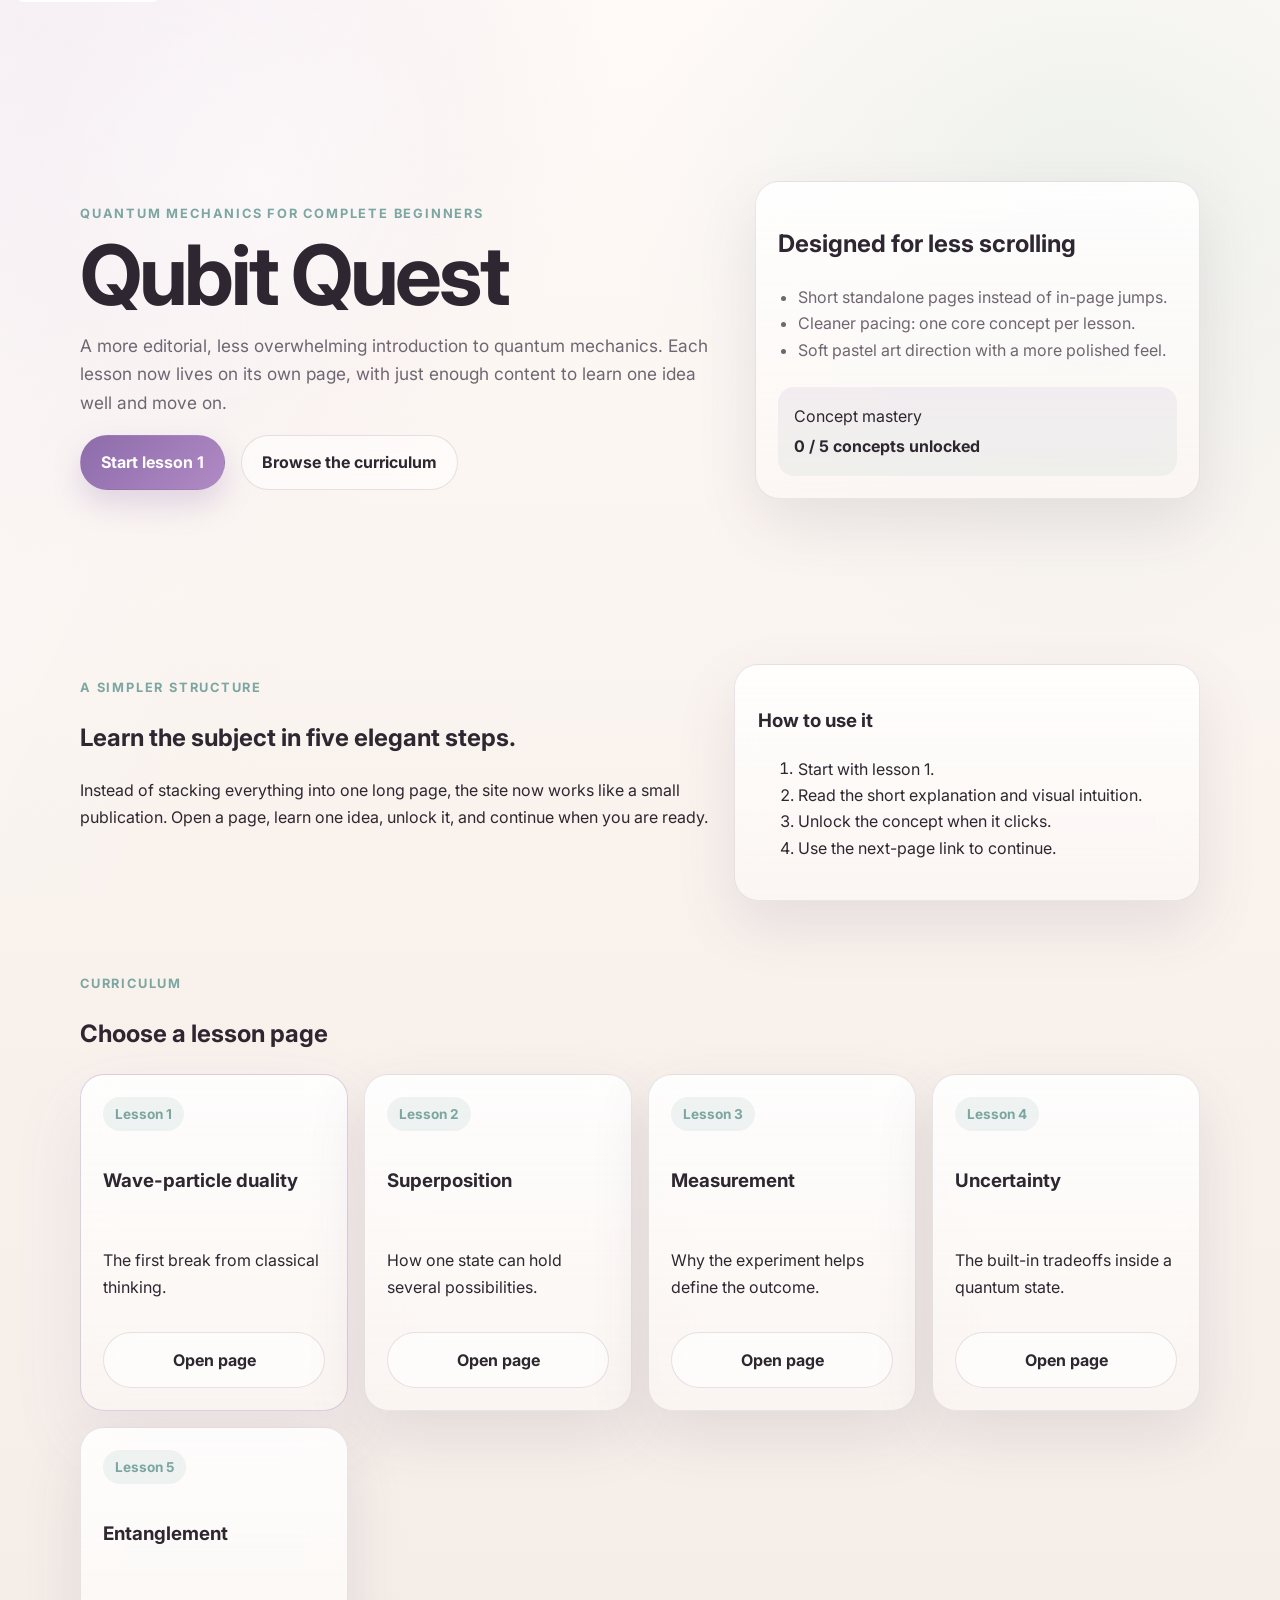
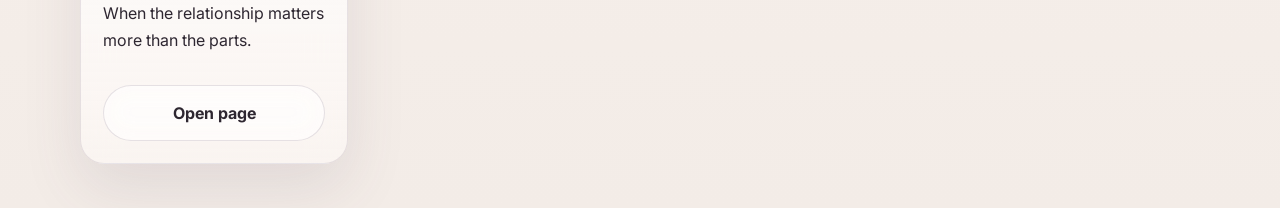
==== commit 78110ec9: "Refine site layout into standalone lesson pages" ====
--- a/index.html
+++ b/index.html
@@ -3,10 +3,10 @@
   <head>
     <meta charset="UTF-8" />
     <meta name="viewport" content="width=device-width, initial-scale=1.0" />
-    <title>Qubit Quest | Learn Quantum Mechanics by Playing</title>
+    <title>Qubit Quest | A calmer way into quantum ideas</title>
     <meta
       name="description"
-      content="An accessible, beginner-friendly, interactive introduction to quantum mechanics with connected lessons, visuals, and intuition-building explanations."
+      content="A refined, beginner-friendly quantum mechanics site with short standalone lesson pages and elegant pastel styling."
     />
     <link rel="preconnect" href="https://fonts.googleapis.com" />
     <link rel="preconnect" href="https://fonts.gstatic.com" crossorigin />
@@ -20,27 +20,27 @@
   <body>
     <a class="skip-link" href="#main-content">Skip to content</a>
 
-    <header class="site-header">
+    <header class="site-header compact-header">
       <div class="brand-block">
         <p class="eyebrow">Quantum mechanics for complete beginners</p>
         <h1>Qubit Quest</h1>
         <p class="hero-copy">
-          Learn quantum mechanics through a connected journey. Each lesson is a
-          clickable stop on the map, each page builds on the last one, and each
-          concept comes with intuition, visuals, and a practical reason to care.
+          A more editorial, less overwhelming introduction to quantum mechanics.
+          Each lesson now lives on its own page, with just enough content to learn
+          one idea well and move on.
         </p>
         <div class="hero-actions">
-          <a class="button primary" href="#lesson-wave-particle">Start lesson 1</a>
-          <a class="button secondary" href="#pathways">See the learning path</a>
+          <a class="button primary" href="lesson-wave-particle.html">Start lesson 1</a>
+          <a class="button secondary" href="#curriculum">Browse the curriculum</a>
         </div>
       </div>
 
       <section class="hero-panel" aria-labelledby="hero-panel-title">
-        <h2 id="hero-panel-title">Your quantum roadmap</h2>
+        <h2 id="hero-panel-title">Designed for less scrolling</h2>
         <ul class="hero-list">
-          <li><strong>Lesson 1:</strong> See why tiny objects refuse classical categories.</li>
-          <li><strong>Lesson 2:</strong> Build intuition for superposition and interference.</li>
-          <li><strong>Lesson 3:</strong> Understand measurement, uncertainty, and entanglement.</li>
+          <li>Short standalone pages instead of in-page jumps.</li>
+          <li>Cleaner pacing: one core concept per lesson.</li>
+          <li>Soft pastel art direction with a more polished feel.</li>
         </ul>
         <div class="score-card" aria-live="polite">
           <span>Concept mastery</span>
@@ -50,515 +50,60 @@
     </header>
 
     <main id="main-content">
-      <section class="section intro-grid" aria-labelledby="why-quantum-title">
+      <section class="section intro-grid" aria-labelledby="welcome-title">
         <div>
-          <p class="eyebrow">Why this subject matters</p>
-          <h2 id="why-quantum-title">Quantum mechanics explains the rules behind atoms, light, chemistry, and modern technology.</h2>
+          <p class="eyebrow">A simpler structure</p>
+          <h2 id="welcome-title">Learn the subject in five elegant steps.</h2>
           <p>
-            Quantum theory matters because the world is not built from tiny billiard balls.
-            Electrons in atoms, photons in light, and the materials inside phones and
-            computers all behave according to quantum rules. To really understand the
-            subject, it helps to learn it in sequence: first what breaks in classical
-            thinking, then what replaces it, then how those new rules fit together.
-          </p>
-          <p>
-            This site now works like a learning trail. Click into a lesson, learn one core
-            idea, and follow the next step when the intuition feels solid.
+            Instead of stacking everything into one long page, the site now works
+            like a small publication. Open a page, learn one idea, unlock it, and
+            continue when you are ready.
           </p>
         </div>
         <aside class="callout" aria-labelledby="approach-title">
-          <h3 id="approach-title">How to use this site</h3>
+          <h3 id="approach-title">How to use it</h3>
           <ol>
-            <li>Open the first lesson card below.</li>
-            <li>Use the visual and intuition boxes before reading the deeper explanation.</li>
+            <li>Start with lesson 1.</li>
+            <li>Read the short explanation and visual intuition.</li>
             <li>Unlock the concept when it clicks.</li>
-            <li>Follow the next lesson link so each page builds on the last.</li>
+            <li>Use the next-page link to continue.</li>
           </ol>
         </aside>
       </section>
 
-      <section class="section" id="pathways" aria-labelledby="pathways-title">
-        <p class="eyebrow">Learning path</p>
-        <h2 id="pathways-title">Five linked lessons that build intuition step by step</h2>
+      <section class="section" id="curriculum" aria-labelledby="curriculum-title">
+        <p class="eyebrow">Curriculum</p>
+        <h2 id="curriculum-title">Choose a lesson page</h2>
         <div class="mission-grid pathway-grid">
           <article class="card mission-card pathway-card current">
             <div class="mission-badge">Lesson 1</div>
             <h3>Wave-particle duality</h3>
-            <p>Start with the first shock: light and matter cannot be sorted into one classical box.</p>
-            <a class="button lesson-link" href="#lesson-wave-particle">Open lesson</a>
+            <p>The first break from classical thinking.</p>
+            <a class="button lesson-link" href="lesson-wave-particle.html">Open page</a>
           </article>
-
           <article class="card mission-card pathway-card">
             <div class="mission-badge">Lesson 2</div>
             <h3>Superposition</h3>
-            <p>Once wave behavior makes sense, you can understand how a quantum state carries multiple possibilities.</p>
-            <a class="button lesson-link" href="#lesson-superposition">Open lesson</a>
+            <p>How one state can hold several possibilities.</p>
+            <a class="button lesson-link" href="lesson-superposition.html">Open page</a>
           </article>
-
           <article class="card mission-card pathway-card">
             <div class="mission-badge">Lesson 3</div>
             <h3>Measurement</h3>
-            <p>Next, learn why an experiment is part of the physics and not just a passive observation.</p>
-            <a class="button lesson-link" href="#lesson-measurement">Open lesson</a>
+            <p>Why the experiment helps define the outcome.</p>
+            <a class="button lesson-link" href="lesson-measurement.html">Open page</a>
           </article>
-
           <article class="card mission-card pathway-card">
             <div class="mission-badge">Lesson 4</div>
             <h3>Uncertainty</h3>
-            <p>Then connect wave-like states to the built-in tradeoffs of quantum prediction.</p>
-            <a class="button lesson-link" href="#lesson-uncertainty">Open lesson</a>
+            <p>The built-in tradeoffs inside a quantum state.</p>
+            <a class="button lesson-link" href="lesson-uncertainty.html">Open page</a>
           </article>
-
           <article class="card mission-card pathway-card">
             <div class="mission-badge">Lesson 5</div>
             <h3>Entanglement</h3>
-            <p>Finish by seeing how quantum systems can store information in relationships between parts.</p>
-            <a class="button lesson-link" href="#lesson-entanglement">Open lesson</a>
-          </article>
-        </div>
-      </section>
-
-      <section class="section lesson-shell" aria-labelledby="lesson-viewer-title">
-        <div class="lesson-shell-header">
-          <div>
-            <p class="eyebrow">Connected lesson pages</p>
-            <h2 id="lesson-viewer-title">Open one lesson at a time and follow the chain</h2>
-          </div>
-          <nav class="lesson-tabs" aria-label="Lesson navigation">
-            <a href="#lesson-wave-particle">1</a>
-            <a href="#lesson-superposition">2</a>
-            <a href="#lesson-measurement">3</a>
-            <a href="#lesson-uncertainty">4</a>
-            <a href="#lesson-entanglement">5</a>
-          </nav>
-        </div>
-
-        <article class="lesson-page card" id="lesson-wave-particle" data-lesson>
-          <div class="lesson-page-grid">
-            <div>
-              <p class="lesson-kicker">Lesson 1 of 5</p>
-              <h3>Wave-particle duality: why quantum physics starts by breaking your categories</h3>
-              <p>
-                In everyday life, an object usually fits one label. A baseball is a particle-like thing.
-                A water ripple is a wave-like thing. Quantum physics begins when those labels stop being
-                enough. Light can arrive in localized energy packets, yet it also creates interference
-                patterns. Electrons can hit a screen one at a time, but over many hits they build the same
-                striped pattern a wave would create.
-              </p>
-              <p>
-                That is the first intuition to keep: a quantum object is not switching costumes to confuse
-                you. Instead, the experiment decides which features become visible. The lesson is not
-                "everything is both in a simple way". The lesson is that classical categories are too narrow.
-              </p>
-            </div>
-            <aside class="visual-card">
-              <h4>Visual intuition</h4>
-              <div class="dual-visual" aria-hidden="true">
-                <div class="visual-orb orb-particle"></div>
-                <div class="visual-divider"></div>
-                <div class="visual-wave">
-                  <span></span><span></span><span></span>
-                </div>
-              </div>
-              <p>
-                Think of a quantum experiment like shining different flashlights on the same mystery object.
-                One setup highlights localization. Another highlights interference.
-              </p>
-            </aside>
-          </div>
-          <div class="intuition-grid">
-            <section class="mini-card">
-              <h4>Classical expectation</h4>
-              <p>A thing should have one behavior all the time, independent of how we examine it.</p>
-            </section>
-            <section class="mini-card">
-              <h4>Quantum upgrade</h4>
-              <p>The mathematical state supports several kinds of behavior, and the apparatus reveals different aspects of it.</p>
-            </section>
-            <section class="mini-card">
-              <h4>Why it matters</h4>
-              <p>This idea opens the door to interference, superposition, and probability amplitudes.</p>
-            </section>
-          </div>
-          <div class="lesson-actions">
-            <button class="unlock-btn" data-concept="Wave-particle duality">Unlock concept</button>
-            <a class="button secondary" href="#lesson-superposition">Next: superposition</a>
-          </div>
-        </article>
-
-        <article class="lesson-page card" id="lesson-superposition" data-lesson>
-          <div class="lesson-page-grid">
-            <div>
-              <p class="lesson-kicker">Lesson 2 of 5</p>
-              <h3>Superposition: one state, many possible outcomes</h3>
-              <p>
-                Once you accept that quantum systems are not tiny classical objects, superposition becomes
-                easier to understand. A quantum state can combine several allowed possibilities at once.
-                This does not mean the system is doing every imaginable thing. It means the state carries
-                amplitudes for specific outcomes, and those amplitudes can reinforce or cancel one another.
-              </p>
-              <p>
-                A good beginner picture is a musical chord. A chord is one sound made from several notes.
-                In the same spirit, a superposition is one quantum state built from several components.
-                Measurement does not reveal the whole chord at once; it gives one allowed note according to
-                the probabilities encoded in the state.
-              </p>
-            </div>
-            <aside class="visual-card">
-              <h4>Visual intuition</h4>
-              <div class="superposition-visual" aria-hidden="true">
-                <span class="state-pill">State A</span>
-                <span class="plus-sign">+</span>
-                <span class="state-pill alt">State B</span>
-                <span class="equals-sign">=</span>
-                <span class="state-pill result">One quantum state</span>
-              </div>
-              <p>
-                Superposition is not a messy blend of ignorance. It is a precise combination that can create interference.
-              </p>
-            </aside>
-          </div>
-          <div class="intuition-grid">
-            <section class="mini-card">
-              <h4>Build from lesson 1</h4>
-              <p>Wave behavior makes room for combinations and interference, which is why superposition makes sense.</p>
-            </section>
-            <section class="mini-card">
-              <h4>Common mistake</h4>
-              <p>It is not just "we do not know the answer yet" in a classical sense.</p>
-            </section>
-            <section class="mini-card">
-              <h4>Next step</h4>
-              <p>Now ask what happens when you actually perform a measurement.</p>
-            </section>
-          </div>
-          <div class="lesson-actions">
-            <button class="unlock-btn" data-concept="Superposition">Unlock concept</button>
-            <a class="button secondary" href="#lesson-measurement">Next: measurement</a>
-          </div>
-        </article>
-
-        <article class="lesson-page card" id="lesson-measurement" data-lesson>
-          <div class="lesson-page-grid">
-            <div>
-              <p class="lesson-kicker">Lesson 3 of 5</p>
-              <h3>Measurement: the question you ask shapes the answer you can get</h3>
-              <p>
-                In classical physics, measuring often feels passive. In quantum mechanics, the setup matters.
-                To measure position, spin, or energy, the system must interact with a device designed for that
-                question. That interaction determines which property becomes definite in the outcome.
-              </p>
-              <p>
-                A useful intuition is to imagine asking a multilingual friend a question in one language at a
-                time. The friend can answer many kinds of questions, but the form of the answer depends on how
-                you ask. A quantum system is richer and stranger than that analogy, yet the key point survives:
-                the measurement basis is part of the story.
-              </p>
-            </div>
-            <aside class="visual-card">
-              <h4>Visual intuition</h4>
-              <div class="measurement-visual" aria-hidden="true">
-                <div class="measure-box">State</div>
-                <div class="measure-arrow">→</div>
-                <div class="measure-box alt">Choose apparatus</div>
-                <div class="measure-arrow">→</div>
-                <div class="measure-box result">Outcome</div>
-              </div>
-              <p>
-                Measurement is not just opening your eyes. It is a physical interaction that selects a set of allowed outcomes.
-              </p>
-            </aside>
-          </div>
-          <div class="intuition-grid">
-            <section class="mini-card">
-              <h4>Big idea</h4>
-              <p>The experiment belongs inside the physics, not outside it.</p>
-            </section>
-            <section class="mini-card">
-              <h4>What becomes definite</h4>
-              <p>A specific outcome from the observable you chose to measure.</p>
-            </section>
-            <section class="mini-card">
-              <h4>Bridge forward</h4>
-              <p>Because different observables are linked differently to the state, tradeoffs like uncertainty appear.</p>
-            </section>
-          </div>
-          <div class="lesson-actions">
-            <button class="unlock-btn" data-concept="Measurement">Unlock concept</button>
-            <a class="button secondary" href="#lesson-uncertainty">Next: uncertainty</a>
-          </div>
-        </article>
-
-        <article class="lesson-page card" id="lesson-uncertainty" data-lesson>
-          <div class="lesson-page-grid">
-            <div>
-              <p class="lesson-kicker">Lesson 4 of 5</p>
-              <h3>Uncertainty: not bad tools, but a built-in feature of quantum states</h3>
-              <p>
-                The uncertainty principle says that some pairs of quantities, like position and momentum,
-                cannot both be made arbitrarily sharp in the same state. This is not because scientists are
-                clumsy. It is because a state that is very localized in one sense must be spread out in the
-                complementary sense.
-              </p>
-              <p>
-                This idea becomes more intuitive if you think back to waves. A short pulse is localized in
-                space, but it needs many wavelengths mixed together. A clean single wavelength extends over a
-                large region. Quantum states inherit a similar tradeoff, which is why uncertainty grows out of
-                the structure of the theory itself.
-              </p>
-            </div>
-            <aside class="visual-card">
-              <h4>Visual intuition</h4>
-              <div class="uncertainty-visual" aria-hidden="true">
-                <div class="uncertainty-axis tight">
-                  <span>Position: sharp</span>
-                </div>
-                <div class="uncertainty-axis wide">
-                  <span>Momentum: spread out</span>
-                </div>
-              </div>
-              <p>
-                Sharpening one description usually broadens the other. The tradeoff comes from the state itself.
-              </p>
-            </aside>
-          </div>
-          <div class="intuition-grid">
-            <section class="mini-card">
-              <h4>Not the right story</h4>
-              <p>"We would know both perfectly if our machines were better."</p>
-            </section>
-            <section class="mini-card">
-              <h4>Better story</h4>
-              <p>The same state cannot deliver unlimited sharpness for certain paired observables.</p>
-            </section>
-            <section class="mini-card">
-              <h4>Bridge forward</h4>
-              <p>Once single systems are strange enough, paired systems can become stranger still through entanglement.</p>
-            </section>
-          </div>
-          <div class="lesson-actions">
-            <button class="unlock-btn" data-concept="Uncertainty">Unlock concept</button>
-            <a class="button secondary" href="#lesson-entanglement">Next: entanglement</a>
-          </div>
-        </article>
-
-        <article class="lesson-page card" id="lesson-entanglement" data-lesson>
-          <div class="lesson-page-grid">
-            <div>
-              <p class="lesson-kicker">Lesson 5 of 5</p>
-              <h3>Entanglement: the whole system contains information that the parts do not</h3>
-              <p>
-                Entanglement appears when two or more quantum systems must be described together rather than
-                independently. In a classical picture, each part could carry its own private instructions.
-                In an entangled state, the most important information can live in the correlation between parts.
-              </p>
-              <p>
-                This is why entanglement matters so much in quantum computing and communication. It is not magic
-                faster-than-light messaging. It is a new kind of structure in the joint state of a system, and
-                it produces correlations that classical shared strategies cannot fully imitate.
-              </p>
-            </div>
-            <aside class="visual-card">
-              <h4>Visual intuition</h4>
-              <div class="entanglement-visual" aria-hidden="true">
-                <div class="ent-node">A</div>
-                <div class="ent-link"></div>
-                <div class="ent-node">B</div>
-              </div>
-              <p>
-                The key information is in the link, not just inside node A or node B by themselves.
-              </p>
-            </aside>
-          </div>
-          <div class="intuition-grid">
-            <section class="mini-card">
-              <h4>What changes</h4>
-              <p>You stop describing each particle alone and start describing one combined state.</p>
-            </section>
-            <section class="mini-card">
-              <h4>Why it feels strange</h4>
-              <p>Classical intuition expects properties to belong to objects individually, not to their relationship.</p>
-            </section>
-            <section class="mini-card">
-              <h4>Where to go next</h4>
-              <p>After this, the natural next layer is amplitudes, operators, and the Schrödinger equation.</p>
-            </section>
-          </div>
-          <div class="lesson-actions">
-            <button class="unlock-btn" data-concept="Entanglement">Unlock concept</button>
-            <a class="button secondary" href="#deep-dive-title">Continue to deeper ideas</a>
-          </div>
-        </article>
-      </section>
-
-      <section class="section lab-section" aria-labelledby="lab-title">
-        <div>
-          <p class="eyebrow">Interactive lab</p>
-          <h2 id="lab-title">Probability lab: connect the shape of a state to what you are likely to measure</h2>
-          <p>
-            The wave function is not a little material wave sloshing around in space. For a beginner, the useful
-            mental model is this: the state encodes a pattern of possibilities, and the square of the amplitude
-            tells you how strongly each outcome is weighted. Use the slider to make the state narrow or wide.
-          </p>
-          <p>
-            Then connect that to uncertainty: a tightly concentrated state gives a narrow cluster of likely
-            position outcomes, while a broader state spreads that probability out.
-          </p>
-          <label for="spread">State spread</label>
-          <input id="spread" type="range" min="10" max="90" value="45" />
-          <p id="spread-description">Medium spread: outcomes cluster around the center but still vary.</p>
-        </div>
-        <div class="distribution-card card" aria-live="polite">
-          <div class="bars" id="bars"></div>
-        </div>
-      </section>
-
-      <section class="section" aria-labelledby="deep-dive-title">
-        <p class="eyebrow">Deeper learning</p>
-        <h2 id="deep-dive-title">The next layer of concepts, once the intuition is in place</h2>
-        <div class="topic-grid">
-          <article class="card topic-card">
-            <h3>Wave functions and amplitudes</h3>
-            <p>
-              A wave function gives a compact mathematical description of the state. The amplitudes themselves
-              are not directly observed. Instead, their squared magnitudes generate probabilities. This is one
-              of the major conceptual jumps in quantum theory: the basic mathematical object is not a list of
-              certainties but a structure for predicting statistics with extraordinary accuracy.
-            </p>
-          </article>
-          <article class="card topic-card">
-            <h3>Operators and observables</h3>
-            <p>
-              Quantities like energy, momentum, and spin are represented by operators. Each operator comes with
-              a set of allowed outcomes, and the current state determines the probability for each one. This is
-              the formal version of the lesson on measurement: different questions correspond to different kinds
-              of mathematical action on the same state.
-            </p>
-          </article>
-          <article class="card topic-card">
-            <h3>Time evolution</h3>
-            <p>
-              Between measurements, the state evolves smoothly according to the Schrödinger equation. This part
-              is deterministic. In other words, the state follows a precise rule through time. Probability enters
-              when we ask what result a measurement will return.
-            </p>
-          </article>
-          <article class="card topic-card">
-            <h3>Tunneling</h3>
-            <p>
-              A quantum state can extend into a region that would be forbidden classically, which means a particle
-              can sometimes be detected across a barrier. Tunneling helps explain fusion in stars, scanning
-              tunneling microscopes, and some semiconductor behavior.
-            </p>
-          </article>
-          <article class="card topic-card">
-            <h3>Spin</h3>
-            <p>
-              Spin is an intrinsic quantum property with no perfect classical analogy. It behaves mathematically
-              like angular momentum in important ways, but it is not literally a tiny sphere spinning in space.
-              Spin measurements are central in both fundamental experiments and quantum information science.
-            </p>
-          </article>
-          <article class="card topic-card">
-            <h3>Decoherence</h3>
-            <p>
-              Quantum effects are delicate. When a system interacts strongly with its environment, interference
-              patterns can become scrambled and classical-looking behavior emerges. Decoherence helps explain why
-              large everyday objects do not usually display obvious superpositions.
-            </p>
-          </article>
-        </div>
-      </section>
-
-      <section class="section quiz-section" aria-labelledby="quiz-title">
-        <div>
-          <p class="eyebrow">Boss battle</p>
-          <h2 id="quiz-title">Quick quantum check</h2>
-          <p>Choose the best answer for each question. No penalty for trying.</p>
-        </div>
-        <form id="quiz-form" class="quiz-form">
-          <fieldset class="card">
-            <legend>1. What does superposition mean in a beginner-friendly sense?</legend>
-            <label><input type="radio" name="q1" value="a" /> A particle is secretly classical and we just do not know the answer.</label>
-            <label><input type="radio" name="q1" value="b" /> A system can be described by multiple possible outcomes with specific amplitudes before measurement.</label>
-            <label><input type="radio" name="q1" value="c" /> Matter disappears until someone looks.</label>
-          </fieldset>
-
-          <fieldset class="card">
-            <legend>2. The uncertainty principle is mainly about...</legend>
-            <label><input type="radio" name="q2" value="a" /> broken measuring devices.</label>
-            <label><input type="radio" name="q2" value="b" /> a fundamental limit built into quantum theory for certain pairs of quantities.</label>
-            <label><input type="radio" name="q2" value="c" /> scientists refusing to share data.</label>
-          </fieldset>
-
-          <fieldset class="card">
-            <legend>3. Entanglement is important because...</legend>
-            <label><input type="radio" name="q3" value="a" /> it creates correlations that belong to the whole system, not just each part separately.</label>
-            <label><input type="radio" name="q3" value="b" /> it proves physics is random in every possible sense.</label>
-            <label><input type="radio" name="q3" value="c" /> it allows faster-than-light messaging.</label>
-          </fieldset>
-
-          <button class="button primary" type="submit">Score my quiz</button>
-          <p id="quiz-result" class="quiz-result" aria-live="polite"></p>
-        </form>
-      </section>
-
-      <section class="section" aria-labelledby="applications-title">
-        <p class="eyebrow">Why people care</p>
-        <h2 id="applications-title">Modern technologies built on quantum ideas</h2>
-        <div class="applications-grid">
-          <article class="card"><h3>Semiconductors</h3><p>Band structure and electron behavior in solids make modern electronics possible, from processors to solar cells.</p></article>
-          <article class="card"><h3>Lasers</h3><p>Stimulated emission and quantized energy levels power communication networks, precision tools, and medical devices.</p></article>
-          <article class="card"><h3>MRI and atomic clocks</h3><p>Quantum states, resonance, and transitions enable precise imaging and extraordinarily accurate timekeeping.</p></article>
-          <article class="card"><h3>Quantum computing</h3><p>Superposition and entanglement are used to represent and manipulate some kinds of information in new ways.</p></article>
-        </div>
-      </section>
-
-      <section class="section" aria-labelledby="glossary-title">
-        <p class="eyebrow">Plain-language glossary</p>
-        <h2 id="glossary-title">Terms that often confuse beginners</h2>
-        <div class="glossary-grid">
-          <article class="card"><h3>Quantum state</h3><p>The full mathematical description used to predict measurement outcomes and how probabilities are distributed.</p></article>
-          <article class="card"><h3>Observable</h3><p>A measurable quantity such as energy, position, momentum, or spin.</p></article>
-          <article class="card"><h3>Amplitude</h3><p>A quantity in the quantum description whose squared magnitude contributes to probability.</p></article>
-          <article class="card"><h3>Interference</h3><p>When amplitudes combine in ways that increase or decrease the likelihood of outcomes.</p></article>
-          <article class="card"><h3>Eigenvalue</h3><p>An allowed result of measuring a particular observable.</p></article>
-          <article class="card"><h3>Decoherence</h3><p>The loss of fragile quantum behavior when a system strongly interacts with its surroundings.</p></article>
-        </div>
-      </section>
-
-      <section class="section references-section" id="references" aria-labelledby="references-title">
-        <p class="eyebrow">Keep exploring</p>
-        <h2 id="references-title">University and research-backed next steps</h2>
-        <p>
-          These resources informed the structure of this learning path and offer a stronger bridge from intuition
-          to formal study.
-        </p>
-        <div class="reference-list">
-          <article class="card">
-            <h3>MIT OpenCourseWare</h3>
-            <p>8.04 Quantum Physics I and related MIT materials for foundational topics such as superposition, uncertainty, and wave mechanics.</p>
-            <a href="https://ocw.mit.edu/courses/8-04-quantum-physics-i-spring-2016/" target="_blank" rel="noreferrer">Visit MIT OCW</a>
-          </article>
-          <article class="card">
-            <h3>MIT Open Learning Library</h3>
-            <p>Structured, self-paced introductory material that helps bridge intuitive explanations and formal reasoning.</p>
-            <a href="https://openlearninglibrary.mit.edu/" target="_blank" rel="noreferrer">Visit MIT Open Learning Library</a>
-          </article>
-          <article class="card">
-            <h3>University of Colorado Boulder PhET</h3>
-            <p>Interactive simulations for wave interference and quantum phenomena that are especially useful for visual learners.</p>
-            <a href="https://phet.colorado.edu/" target="_blank" rel="noreferrer">Visit PhET</a>
-          </article>
-          <article class="card">
-            <h3>Stanford Encyclopedia of Philosophy</h3>
-            <p>A rigorous but readable reference for interpretation questions such as measurement and the meaning of quantum theory.</p>
-            <a href="https://plato.stanford.edu/entries/qm/" target="_blank" rel="noreferrer">Visit SEP</a>
-          </article>
-          <article class="card">
-            <h3>Caltech and other research universities</h3>
-            <p>Look for undergraduate lecture notes and public outreach articles on tunneling, spin, and quantum information once you are ready for more mathematics.</p>
-            <a href="https://www.caltech.edu/" target="_blank" rel="noreferrer">Visit Caltech</a>
+            <p>When the relationship matters more than the parts.</p>
+            <a class="button lesson-link" href="lesson-entanglement.html">Open page</a>
           </article>
         </div>
       </section>
--- a/styles.css
+++ b/styles.css
@@ -1,521 +1,104 @@
 :root {
-  --bg: #f6f3ee;
-  --bg-alt: #ece8df;
-  --panel: rgba(255, 252, 247, 0.8);
-  --card: rgba(255, 255, 255, 0.88);
-  --text: #1f2d3d;
-  --muted: #66768a;
-  --accent: #5f56d8;
-  --accent-2: #0f8ca8;
-  --success: #157a62;
-  --border: rgba(92, 108, 128, 0.16);
-  --shadow: 0 24px 60px rgba(31, 45, 61, 0.12);
+  --bg: #faf5f2;
+  --bg-alt: #f4ece8;
+  --panel: rgba(255, 252, 250, 0.82);
+  --card: rgba(255, 255, 255, 0.8);
+  --text: #2e2731;
+  --muted: #6f6672;
+  --accent: #8d6cab;
+  --accent-2: #7ca6a1;
+  --success: #5d8c77;
+  --border: rgba(117, 101, 124, 0.16);
+  --shadow: 0 24px 60px rgba(90, 74, 96, 0.12);
 }
 
-* {
-  box-sizing: border-box;
-}
-
-html {
-  scroll-behavior: smooth;
-}
-
+* { box-sizing: border-box; }
+html { scroll-behavior: smooth; }
 body {
   margin: 0;
   font-family: 'Inter', system-ui, sans-serif;
   background:
-    radial-gradient(circle at top left, rgba(95, 86, 216, 0.12), transparent 26%),
-    radial-gradient(circle at 85% 12%, rgba(15, 140, 168, 0.1), transparent 20%),
-    radial-gradient(circle at 50% 100%, rgba(214, 201, 182, 0.2), transparent 32%),
-    linear-gradient(180deg, #fbf8f3 0%, #f3efe7 52%, #ece6dc 100%);
+    radial-gradient(circle at top left, rgba(186, 155, 211, 0.2), transparent 28%),
+    radial-gradient(circle at 85% 12%, rgba(161, 204, 196, 0.18), transparent 24%),
+    linear-gradient(180deg, #fffaf7 0%, #f8f1ec 55%, #f3ece7 100%);
   color: var(--text);
   line-height: 1.65;
-  position: relative;
+  min-height: 100vh;
 }
-
-body::before,
-body::after {
+body::before {
   content: '';
   position: fixed;
   inset: 0;
   pointer-events: none;
+  background:
+    linear-gradient(115deg, rgba(255, 255, 255, 0.42), transparent 35%),
+    radial-gradient(circle at 20% 20%, rgba(255, 255, 255, 0.45), transparent 18%);
   z-index: -1;
 }
-
-body::before {
-  background:
-    linear-gradient(115deg, rgba(255, 255, 255, 0.5), transparent 35%),
-    radial-gradient(circle at 20% 20%, rgba(255, 255, 255, 0.48), transparent 18%),
-    radial-gradient(circle at 80% 30%, rgba(255, 255, 255, 0.22), transparent 16%);
-}
-
-body::after {
-  background-image: linear-gradient(rgba(255, 255, 255, 0.08), rgba(255, 255, 255, 0.08));
-  opacity: 0.35;
-  mix-blend-mode: soft-light;
-}
-
-.skip-link {
-  position: absolute;
-  left: 1rem;
-  top: -3rem;
-  background: #fff;
-  color: #000;
-  padding: 0.75rem 1rem;
-  border-radius: 0.5rem;
-}
-
-.skip-link:focus {
-  top: 1rem;
-}
-
-.site-header,
-.section {
-  width: min(1150px, calc(100% - 2rem));
-  margin: 0 auto;
-}
-
-.site-header {
-  display: grid;
-  grid-template-columns: 1.45fr 1fr;
-  gap: 2rem;
-  align-items: center;
-  padding: 4rem 0 2.5rem;
-}
-
-.brand-block h1 {
-  margin: 0;
-  font-size: clamp(2.9rem, 7vw, 5rem);
-  line-height: 0.95;
-}
-
-.eyebrow,
-.lesson-kicker {
-  text-transform: uppercase;
-  letter-spacing: 0.12em;
-  color: var(--accent-2);
-  font-size: 0.85rem;
-  font-weight: 700;
-}
-
-.hero-copy {
-  max-width: 62ch;
-  font-size: 1.12rem;
-  color: var(--muted);
-}
-
-.hero-actions,
-.button,
-.lesson-actions {
-  display: inline-flex;
-  gap: 1rem;
-  flex-wrap: wrap;
-}
-
+.skip-link { position: absolute; left: 1rem; top: -3rem; background: #fff; color: #000; padding: 0.75rem 1rem; border-radius: 0.5rem; }
+.skip-link:focus { top: 1rem; }
+.site-header, .section, .lesson-layout { width: min(1120px, calc(100% - 2rem)); margin: 0 auto; }
+.site-header { display: grid; grid-template-columns: 1.3fr 0.9fr; gap: 2rem; align-items: center; padding: 4.5rem 0 2.5rem; }
+.compact-header { min-height: 72vh; }
+.brand-block h1 { margin: 0; font-size: clamp(3rem, 7vw, 5.2rem); line-height: 0.94; letter-spacing: -0.04em; }
+.eyebrow, .lesson-kicker { text-transform: uppercase; letter-spacing: 0.14em; color: var(--accent-2); font-size: 0.8rem; font-weight: 700; }
+.hero-copy { max-width: 58ch; font-size: 1.08rem; color: var(--muted); }
+.hero-actions, .button, .lesson-actions { display: inline-flex; gap: 1rem; flex-wrap: wrap; }
 .button {
-  align-items: center;
-  justify-content: center;
-  min-height: 48px;
-  padding: 0.85rem 1.25rem;
-  border-radius: 999px;
-  text-decoration: none;
-  font-weight: 700;
-  border: 1px solid transparent;
-  cursor: pointer;
+  align-items: center; justify-content: center; min-height: 48px; padding: 0.85rem 1.25rem; border-radius: 999px;
+  text-decoration: none; font-weight: 700; border: 1px solid transparent; cursor: pointer;
   transition: transform 160ms ease, box-shadow 160ms ease, background 160ms ease;
 }
-
-.button:hover,
-.unlock-btn:hover {
-  transform: translateY(-1px);
+.button:hover, .unlock-btn:hover { transform: translateY(-1px); }
+.primary { background: linear-gradient(135deg, var(--accent), #b08ac4); color: white; box-shadow: 0 14px 30px rgba(141, 108, 171, 0.24); }
+.secondary, .lesson-link { background: rgba(255, 255, 255, 0.54); color: var(--text); border-color: rgba(117, 101, 124, 0.18); backdrop-filter: blur(14px); }
+.hero-panel, .card, .callout, .mini-card, .visual-card {
+  background: linear-gradient(180deg, rgba(255, 255, 255, 0.88), rgba(252, 247, 244, 0.74));
+  border: 1px solid var(--border); border-radius: 1.5rem; box-shadow: var(--shadow); backdrop-filter: blur(18px);
 }
-
-.primary {
-  background: linear-gradient(135deg, var(--accent), #7d73ee);
-  color: white;
-  box-shadow: 0 14px 30px rgba(95, 86, 216, 0.24);
+.hero-panel, .callout, .card, .visual-card, .mini-card { padding: 1.4rem; }
+.hero-list { padding-left: 1.25rem; color: var(--muted); }
+.score-card { display: grid; gap: 0.25rem; margin-top: 1.5rem; padding: 1rem; border-radius: 1rem; background: linear-gradient(180deg, rgba(141, 108, 171, 0.09), rgba(124, 166, 161, 0.09)); }
+.section { padding: 1rem 0 2.75rem; }
+.intro-grid, .lesson-page-grid { display: grid; grid-template-columns: 1.15fr 0.85fr; gap: 1.5rem; }
+.compact-grid { align-items: start; }
+.mission-grid, .intuition-grid { display: grid; grid-template-columns: repeat(auto-fit, minmax(230px, 1fr)); gap: 1rem; }
+.mission-card, .lesson-article { display: flex; flex-direction: column; gap: 1rem; }
+.pathway-card.current { border-color: rgba(141, 108, 171, 0.3); box-shadow: 0 28px 70px rgba(141, 108, 171, 0.1); }
+.mission-badge { align-self: flex-start; padding: 0.35rem 0.75rem; border-radius: 999px; background: rgba(124, 166, 161, 0.12); color: var(--accent-2); font-weight: 700; font-size: 0.85rem; }
+.lesson-layout { padding: 2rem 0 4rem; }
+.lesson-article { max-width: 980px; margin: 0 auto; }
+.back-link { display: inline-block; margin: 0 0 1.25rem; color: var(--text); text-decoration: none; font-weight: 700; }
+.unlock-btn {
+  margin-top: auto; min-height: 44px; border-radius: 0.9rem; border: 1px solid rgba(93, 140, 119, 0.35);
+  background: rgba(93, 140, 119, 0.1); color: var(--text); font-weight: 700; cursor: pointer; padding: 0.85rem 1.1rem;
 }
-
-.secondary,
-.lesson-link {
-  background: rgba(255, 255, 255, 0.52);
-  color: var(--text);
-  border-color: rgba(92, 108, 128, 0.18);
-  backdrop-filter: blur(14px);
+.unlock-btn.unlocked { background: rgba(93, 140, 119, 0.18); border-color: var(--success); }
+.visual-card { background: linear-gradient(180deg, rgba(141, 108, 171, 0.08), rgba(124, 166, 161, 0.06)); }
+.dual-visual, .superposition-visual, .measurement-visual, .uncertainty-visual, .entanglement-visual {
+  min-height: 150px; border-radius: 1.25rem; background: rgba(255, 255, 255, 0.66); border: 1px solid rgba(117, 101, 124, 0.14); backdrop-filter: blur(12px); margin: 1rem 0;
 }
-
-.hero-panel,
-.card,
-.callout,
-.mini-card,
-.visual-card {
-  background: linear-gradient(180deg, rgba(255, 255, 255, 0.9), rgba(250, 247, 242, 0.72));
-  border: 1px solid var(--border);
-  border-radius: 1.5rem;
-  box-shadow: var(--shadow);
-  backdrop-filter: blur(18px);
+.dual-visual { display: grid; grid-template-columns: 1fr auto 1fr; align-items: center; padding: 1.25rem; }
+.visual-orb { width: 3.5rem; height: 3.5rem; margin: 0 auto; border-radius: 50%; background: radial-gradient(circle at 30% 30%, #ffffff, #bb95d0 70%); box-shadow: 0 0 0 10px rgba(176, 138, 196, 0.12); }
+.visual-divider { width: 2px; height: 90px; background: linear-gradient(180deg, transparent, rgba(117, 101, 124, 0.5), transparent); }
+.visual-wave { display: flex; justify-content: center; gap: 0.5rem; }
+.visual-wave span { width: 1rem; height: 4.8rem; border-radius: 999px; background: linear-gradient(180deg, rgba(124, 166, 161, 0.35), rgba(124, 166, 161, 0.9)); }
+.visual-wave span:nth-child(2) { transform: translateY(0.8rem); }
+.visual-wave span:nth-child(3) { height: 3.6rem; }
+.superposition-visual, .measurement-visual, .entanglement-visual { display: flex; align-items: center; justify-content: center; gap: 0.75rem; padding: 1rem; flex-wrap: wrap; }
+.state-pill, .measure-box, .ent-node { padding: 0.8rem 1rem; border-radius: 999px; background: rgba(176, 138, 196, 0.14); color: var(--text); font-weight: 700; }
+.state-pill.alt, .measure-box.alt { background: rgba(124, 166, 161, 0.16); }
+.state-pill.result, .measure-box.result { background: rgba(93, 140, 119, 0.16); }
+.plus-sign, .equals-sign, .measure-arrow { font-size: 1.4rem; font-weight: 800; color: var(--muted); }
+.uncertainty-visual { display: grid; gap: 1rem; padding: 1rem; }
+.uncertainty-axis { position: relative; min-height: 3.25rem; border-radius: 999px; background: rgba(176, 138, 196, 0.08); overflow: hidden; }
+.uncertainty-axis span { position: absolute; inset: 0; display: flex; align-items: center; justify-content: center; font-weight: 700; }
+.uncertainty-axis.tight::before, .uncertainty-axis.wide::before { content: ''; position: absolute; top: 0.45rem; bottom: 0.45rem; border-radius: 999px; }
+.uncertainty-axis.tight::before { left: 40%; right: 40%; background: linear-gradient(90deg, rgba(176, 138, 196, 0.55), rgba(176, 138, 196, 0.18)); }
+.uncertainty-axis.wide::before { left: 8%; right: 8%; background: linear-gradient(90deg, rgba(124, 166, 161, 0.38), rgba(124, 166, 161, 0.2)); }
+.ent-link { width: 4rem; height: 0.35rem; border-radius: 999px; background: linear-gradient(90deg, var(--accent), var(--accent-2)); }
+button:focus-visible, a:focus-visible { outline: 3px solid #584765; outline-offset: 3px; }
+@media (max-width: 900px) {
+  .site-header, .intro-grid, .lesson-page-grid { grid-template-columns: 1fr; }
+  .compact-header { min-height: auto; }
 }
-
-.hero-panel {
-  padding: 1.5rem;
-}
-
-.hero-list {
-  padding-left: 1.25rem;
-  color: var(--muted);
-}
-
-.score-card {
-  display: grid;
-  gap: 0.25rem;
-  margin-top: 1.5rem;
-  padding: 1rem;
-  border-radius: 1rem;
-  background: linear-gradient(180deg, rgba(95, 86, 216, 0.09), rgba(15, 140, 168, 0.07));
-}
-
-.section {
-  padding: 1.25rem 0 3rem;
-}
-
-.intro-grid,
-.lab-section,
-.lesson-page-grid {
-  display: grid;
-  grid-template-columns: 1.2fr 0.8fr;
-  gap: 1.5rem;
-}
-
-.callout,
-.card,
-.visual-card,
-.mini-card {
-  padding: 1.4rem;
-}
-
-.mission-grid,
-.topic-grid,
-.applications-grid,
-.glossary-grid,
-.reference-list,
-.intuition-grid {
-  display: grid;
-  grid-template-columns: repeat(auto-fit, minmax(230px, 1fr));
-  gap: 1rem;
-}
-
-.pathway-grid {
-  align-items: stretch;
-}
-
-.mission-card,
-.lesson-page {
-  display: flex;
-  flex-direction: column;
-  gap: 0.85rem;
-}
-
-.pathway-card.current {
-  border-color: rgba(95, 86, 216, 0.32);
-  box-shadow: 0 28px 70px rgba(95, 86, 216, 0.12);
-}
-
-.mission-badge {
-  align-self: flex-start;
-  padding: 0.35rem 0.75rem;
-  border-radius: 999px;
-  background: rgba(14, 165, 198, 0.1);
-  color: var(--accent-2);
-  font-weight: 700;
-  font-size: 0.85rem;
-}
-
-.lesson-shell {
-  padding-top: 0.5rem;
-}
-
-.lesson-shell-header {
-  display: flex;
-  justify-content: space-between;
-  align-items: end;
-  gap: 1rem;
-  margin-bottom: 1rem;
-}
-
-.lesson-tabs {
-  display: flex;
-  flex-wrap: wrap;
-  gap: 0.65rem;
-}
-
-.lesson-tabs a {
-  width: 2.5rem;
-  height: 2.5rem;
-  display: inline-flex;
-  align-items: center;
-  justify-content: center;
-  border-radius: 999px;
-  text-decoration: none;
-  font-weight: 700;
-  color: var(--text);
-  background: rgba(255, 255, 255, 0.78);
-  border: 1px solid var(--border);
-}
-
-.lesson-tabs a.active-tab {
-  background: linear-gradient(135deg, var(--accent), #7d73ee);
-  color: #fff;
-  border-color: transparent;
-  box-shadow: 0 12px 24px rgba(95, 86, 216, 0.18);
-}
-
-.lesson-page {
-  display: none;
-}
-
-.lesson-page.active {
-  display: flex;
-}
-
-.unlock-btn {
-  margin-top: auto;
-  min-height: 44px;
-  border-radius: 0.9rem;
-  border: 1px solid rgba(21, 159, 118, 0.35);
-  background: rgba(21, 159, 118, 0.1);
-  color: var(--text);
-  font-weight: 700;
-  cursor: pointer;
-  padding: 0.85rem 1.1rem;
-}
-
-.unlock-btn.unlocked {
-  background: rgba(21, 159, 118, 0.18);
-  border-color: var(--success);
-}
-
-.lesson-actions {
-  margin-top: 0.5rem;
-}
-
-.visual-card {
-  background: linear-gradient(180deg, rgba(95, 86, 216, 0.08), rgba(15, 140, 168, 0.05));
-}
-
-.dual-visual,
-.superposition-visual,
-.measurement-visual,
-.uncertainty-visual,
-.entanglement-visual {
-  min-height: 150px;
-  border-radius: 1.25rem;
-  background: rgba(255, 255, 255, 0.64);
-  border: 1px solid rgba(92, 108, 128, 0.14);
-  backdrop-filter: blur(12px);
-  margin: 1rem 0;
-}
-
-.dual-visual {
-  display: grid;
-  grid-template-columns: 1fr auto 1fr;
-  align-items: center;
-  padding: 1.25rem;
-}
-
-.visual-orb {
-  width: 3.5rem;
-  height: 3.5rem;
-  margin: 0 auto;
-  border-radius: 50%;
-  background: radial-gradient(circle at 30% 30%, #ffffff, #8477ff 70%);
-  box-shadow: 0 0 0 10px rgba(109, 94, 252, 0.1);
-}
-
-.visual-divider {
-  width: 2px;
-  height: 90px;
-  background: linear-gradient(180deg, transparent, rgba(91, 112, 144, 0.5), transparent);
-}
-
-.visual-wave {
-  display: flex;
-  justify-content: center;
-  gap: 0.5rem;
-}
-
-.visual-wave span {
-  width: 1rem;
-  height: 4.8rem;
-  border-radius: 999px;
-  background: linear-gradient(180deg, rgba(14, 165, 198, 0.3), rgba(14, 165, 198, 0.85));
-}
-
-.visual-wave span:nth-child(2) {
-  transform: translateY(0.8rem);
-}
-
-.visual-wave span:nth-child(3) {
-  height: 3.6rem;
-}
-
-.superposition-visual,
-.measurement-visual,
-.entanglement-visual {
-  display: flex;
-  align-items: center;
-  justify-content: center;
-  gap: 0.75rem;
-  padding: 1rem;
-  flex-wrap: wrap;
-}
-
-.state-pill,
-.measure-box,
-.ent-node {
-  padding: 0.8rem 1rem;
-  border-radius: 999px;
-  background: rgba(109, 94, 252, 0.12);
-  color: var(--text);
-  font-weight: 700;
-}
-
-.state-pill.alt,
-.measure-box.alt {
-  background: rgba(14, 165, 198, 0.13);
-}
-
-.state-pill.result,
-.measure-box.result {
-  background: rgba(21, 159, 118, 0.14);
-}
-
-.plus-sign,
-.equals-sign,
-.measure-arrow {
-  font-size: 1.4rem;
-  font-weight: 800;
-  color: var(--muted);
-}
-
-.uncertainty-visual {
-  display: grid;
-  gap: 1rem;
-  padding: 1rem;
-}
-
-.uncertainty-axis {
-  position: relative;
-  min-height: 3.25rem;
-  border-radius: 999px;
-  background: rgba(109, 94, 252, 0.08);
-  overflow: hidden;
-}
-
-.uncertainty-axis span {
-  position: absolute;
-  inset: 0;
-  display: flex;
-  align-items: center;
-  justify-content: center;
-  font-weight: 700;
-}
-
-.uncertainty-axis.tight::before,
-.uncertainty-axis.wide::before {
-  content: '';
-  position: absolute;
-  top: 0.45rem;
-  bottom: 0.45rem;
-  border-radius: 999px;
-  background: linear-gradient(90deg, rgba(109, 94, 252, 0.55), rgba(109, 94, 252, 0.18));
-}
-
-.uncertainty-axis.tight::before {
-  left: 40%;
-  right: 40%;
-}
-
-.uncertainty-axis.wide::before {
-  left: 8%;
-  right: 8%;
-  background: linear-gradient(90deg, rgba(14, 165, 198, 0.35), rgba(14, 165, 198, 0.2));
-}
-
-.ent-link {
-  width: 4rem;
-  height: 0.35rem;
-  border-radius: 999px;
-  background: linear-gradient(90deg, var(--accent), var(--accent-2));
-}
-
-.distribution-card {
-  display: flex;
-  align-items: end;
-  min-height: 300px;
-}
-
-.bars {
-  display: grid;
-  grid-template-columns: repeat(12, 1fr);
-  align-items: end;
-  gap: 0.6rem;
-  width: 100%;
-  height: 100%;
-}
-
-.bar {
-  background: linear-gradient(180deg, var(--accent-2), var(--accent));
-  border-radius: 1rem 1rem 0.3rem 0.3rem;
-  min-height: 10%;
-}
-
-.quiz-form {
-  display: grid;
-  gap: 1rem;
-}
-
-.quiz-form fieldset {
-  border: none;
-}
-
-.quiz-form label {
-  display: block;
-  margin: 0.75rem 0;
-  color: var(--muted);
-}
-
-.quiz-result {
-  font-weight: 700;
-  min-height: 1.5rem;
-}
-
-.references-section a {
-  color: var(--accent-2);
-  font-weight: 700;
-}
-
-input[type='range'] {
-  width: 100%;
-  margin: 0.75rem 0;
-}
-
-button:focus-visible,
-input:focus-visible,
-a:focus-visible {
-  outline: 3px solid #17304d;
-  outline-offset: 3px;
-}
-
-@media (max-width: 900px) {
-  .site-header,
-  .intro-grid,
-  .lab-section,
-  .lesson-page-grid {
-    grid-template-columns: 1fr;
-  }
-
-  .lesson-shell-header {
-    flex-direction: column;
-    align-items: start;
-  }
-}
